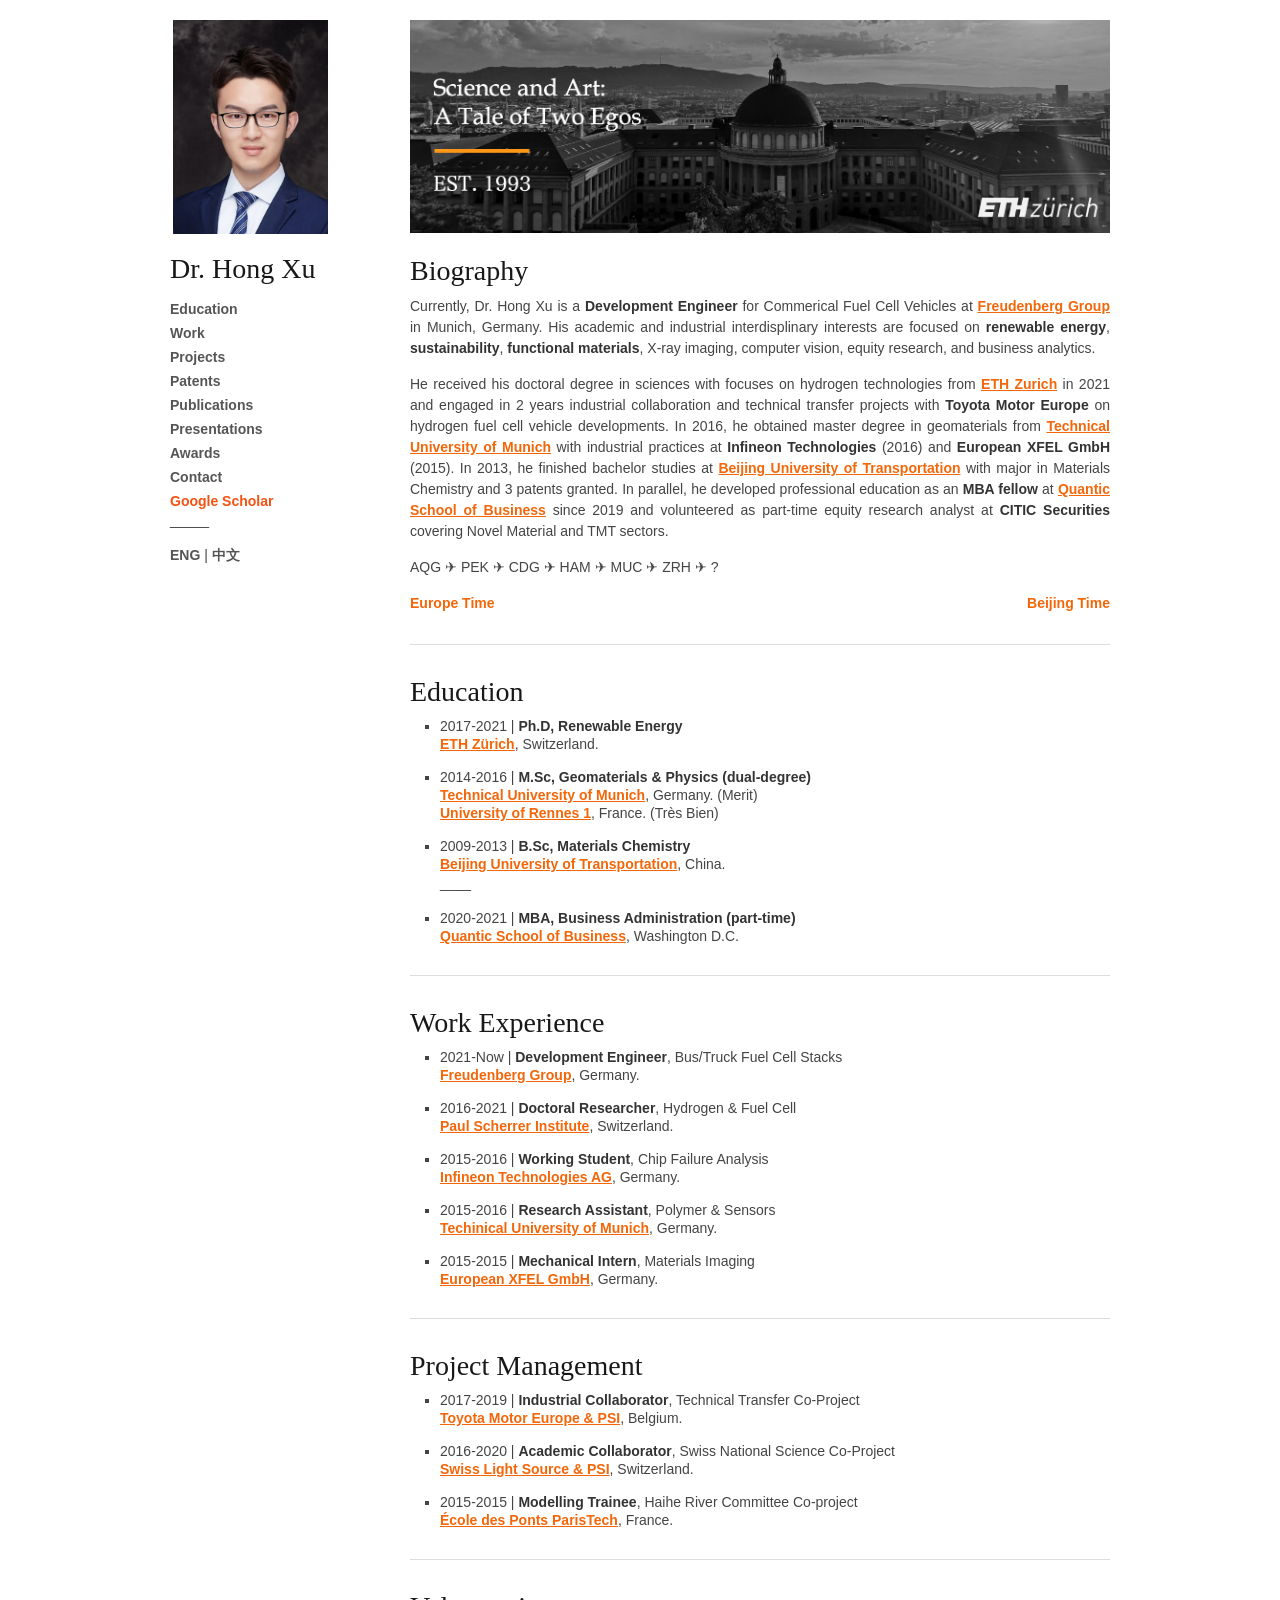
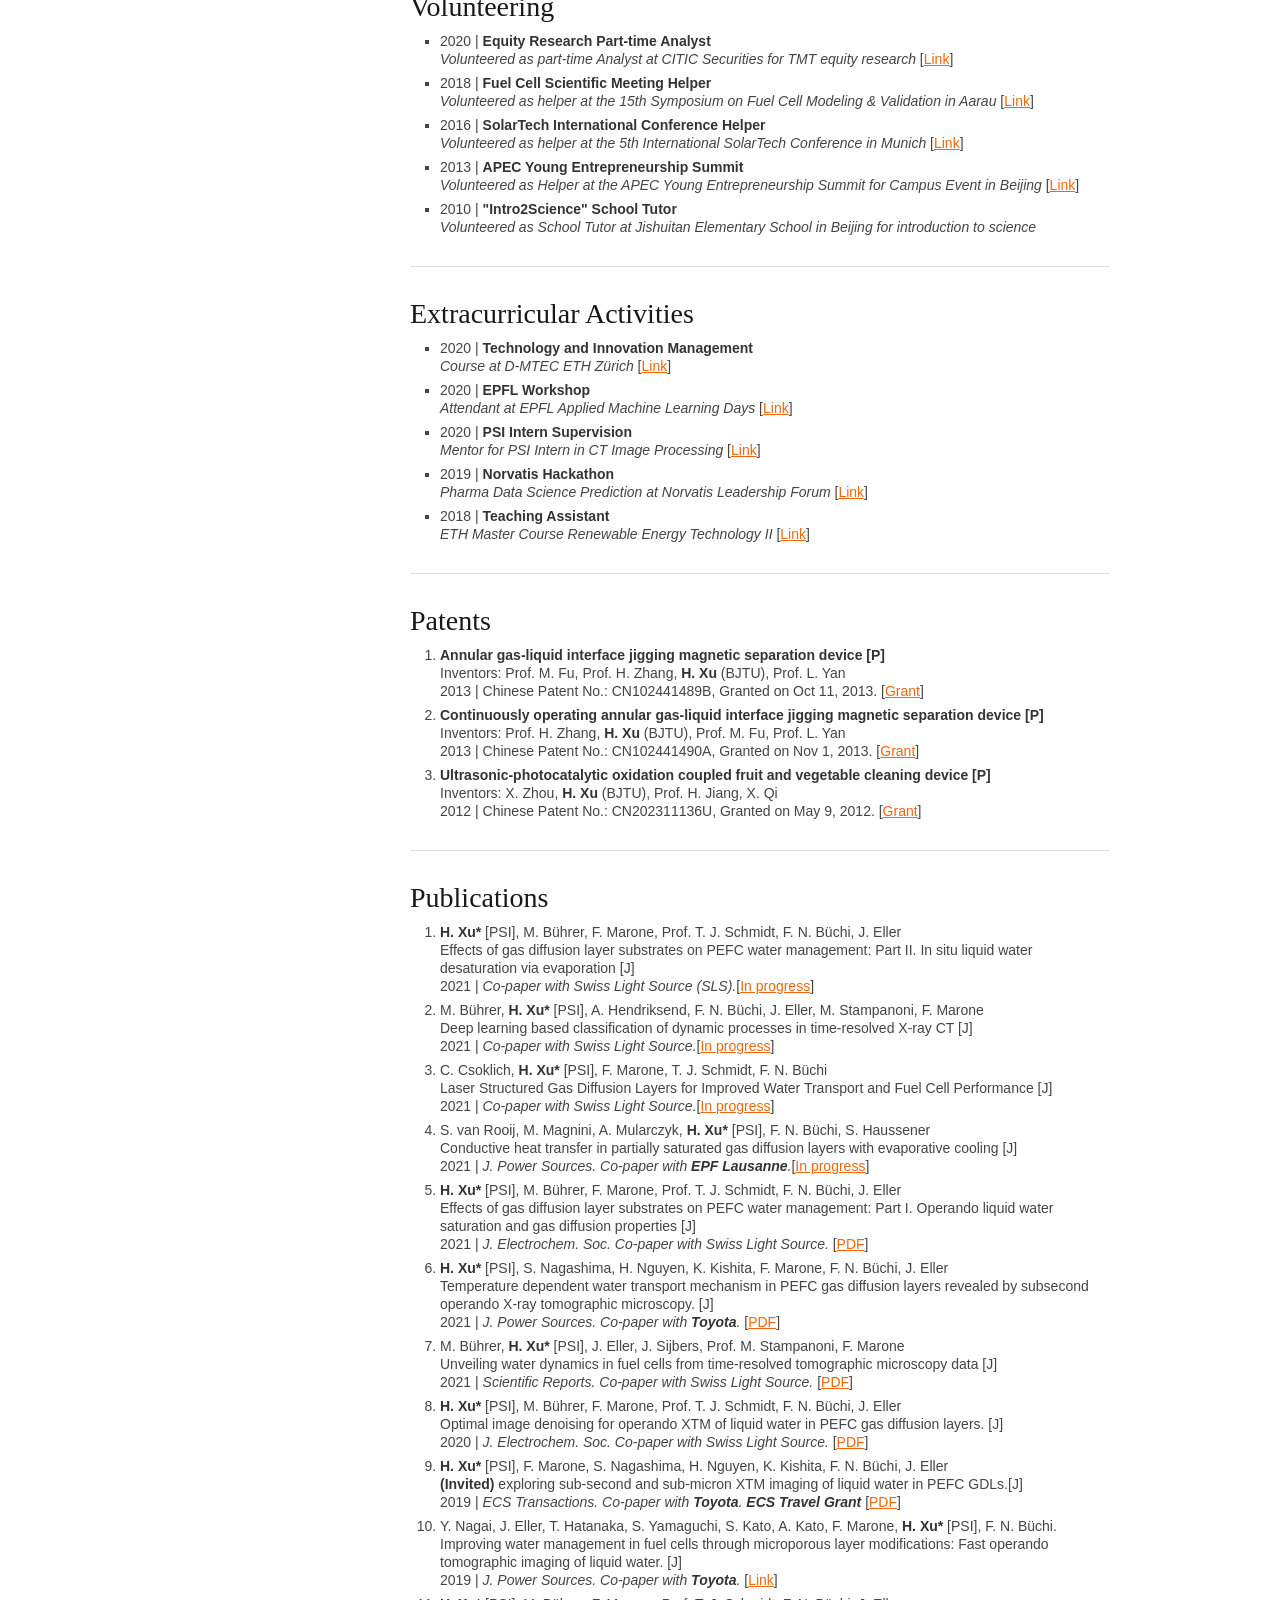
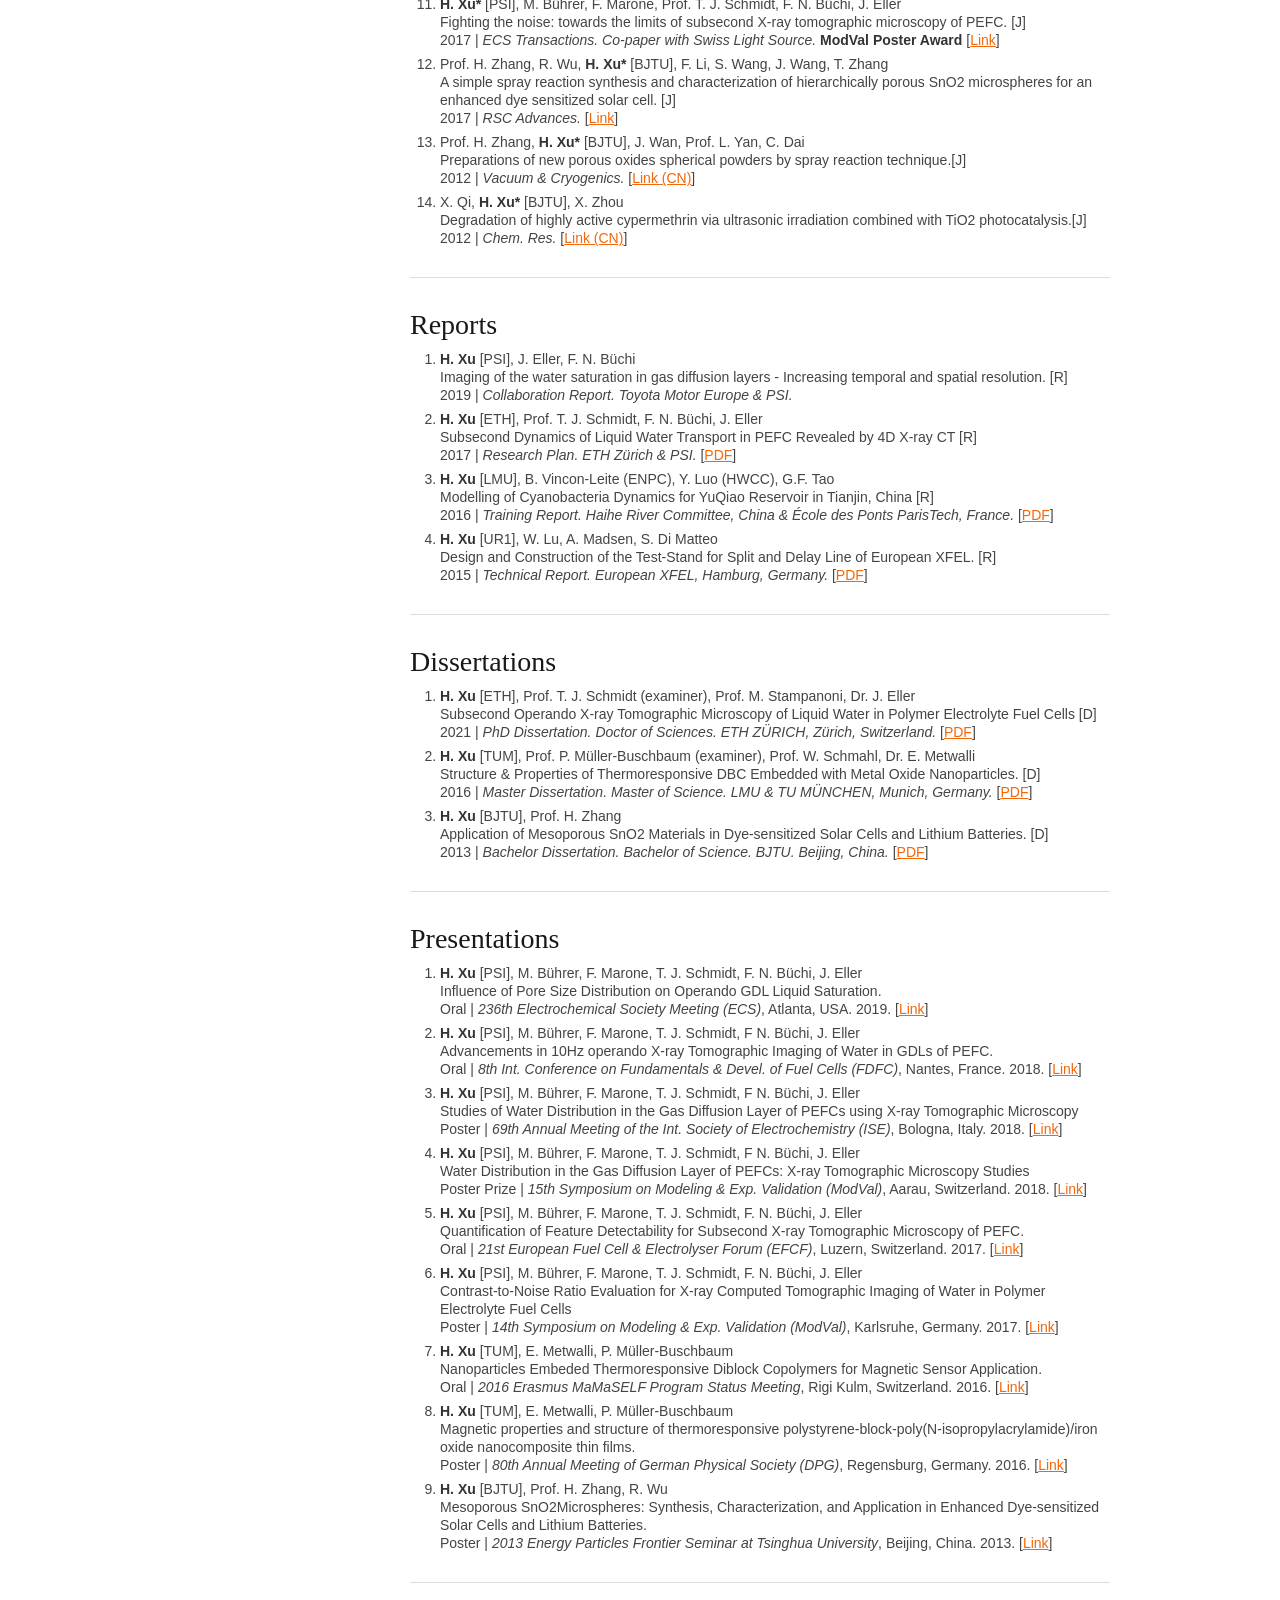
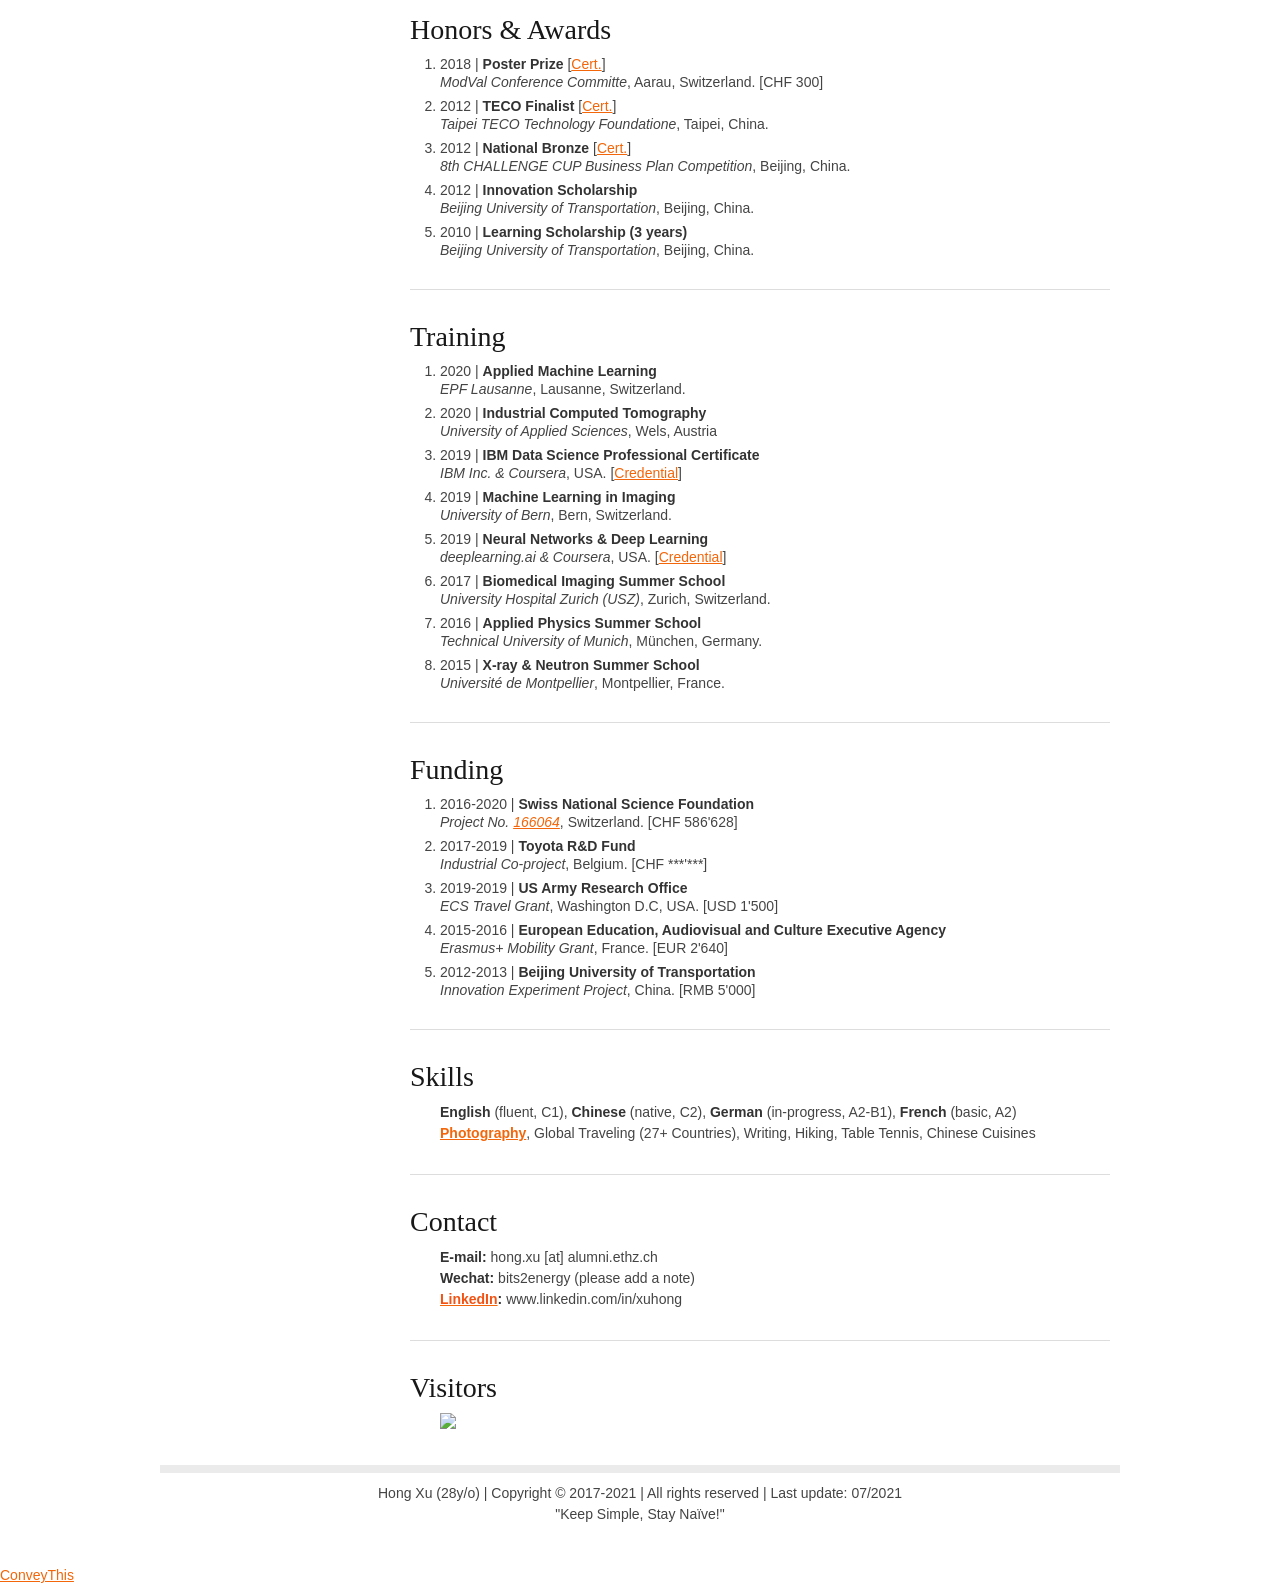
==== index.html @ a6c80ab3 "Update index.html" ====
<!DOCTYPE html>
<!--[if lt IE 7 ]><html class="ie ie6" lang="en"> <![endif]-->
<!--[if IE 7 ]><html class="ie ie7" lang="en"> <![endif]-->
<!--[if IE 8 ]><html class="ie ie8" lang="en"> <![endif]-->
<!--[if (gte IE 9)|!(IE)]><!--><html lang="en"> <!--<![endif]-->
<head>

  <!-- Basic Page Needs
  ================================================== -->
  <meta charset="utf-8">
  <title>Xu, Hong</title>
  <meta name="description" content="">
  <meta name="author" content="">

  <!-- Mobile Specific Metas
  ================================================== -->
  <!-- <meta name="viewport" content="width=device-width, initial-scale=1, maximum-scale=1">-->

  <!-- CSS
  ================================================== -->
  <link rel="stylesheet" href="stylesheets/base.css">
  <link rel="stylesheet" href="stylesheets/skeleton.css">
  <link rel="stylesheet" href="stylesheets/layout.css">
  <link rel="stylesheet" href="stylesheets/style.css">

  <!--[if lt IE 9]>
    <script src="http://html5shim.googlecode.com/svn/trunk/html5.js"></script>
  <![endif]-->

  <!-- Favicons
  ================================================== -->
  <link rel="shortcut icon" href="">

  <!-- Google Analytics Tracking Code
  ================================================== -->

</head>
<body>
  
<!-- block save as
  ================================================== -->
<script type="text/javascript">
         window.onload = function() {
             document.onkeydown = function() {
                 var e = window.event || arguments[0];
                 //屏蔽F12
                 if(e.keyCode == 123) {
 
                     return false;
                  //屏蔽Ctrl+Shift+I
                 } else if((e.ctrlKey) && (e.shiftKey) && (e.keyCode == 73)) {
 
                     return false;
                     //屏蔽Shift+F10
                 } else if((e.shiftKey) && (e.keyCode == 121)){

                     return false;
                 }
             };
             //屏蔽右键单击
             document.oncontextmenu = function() {

                 return false;
             }
         }
 </script>

  <!-- Primary Page Layout
  ================================================== -->

  <!-- Delete everything in this .container and get started on your own site! -->

  <div class="container">
    
    <!-- Sidebar -->
    <div class="three columns sidebar">
      <nav>
      <h3 id="logo" style="text-align:center;">
      <img src="images/hong.jpg" width="155" /> 
      <h3 align="left">Dr. Hong Xu</h3>
      </h3>

      <ul>
        
        <!--<li><a href="#whoami">Who am I?</a></li>-->
        <li><a href="#education">Education</a></li>
        <li><a href="#work">Work</a></li>
        <li><a href="#project">Projects</a></li>
        <!--<li><a href="#activities">Activities</a></li>-->   
        <li><a href="#patents">Patents</a></li>  
        <li><a href="#publications">Publications</a></li>
        <li><a href="#presentations">Presentations</a></li>
        <li><a href="#awards">Awards</a></li>
        <!--<li><a href="#training">Training</a></li>-->
        <!--<li><a href="#fund">Funding</a></li>-->
        <!--<li><a href="#skills">Skills</a></li>-->
        <li><a href="#contact">Contact</a></li>
        <!-- <li><a href="#services">Services</a></li> -->
        <!-- <li><a href="#contact">Contact</a></li> -->
        <li><a href="https://scholar.google.com/citations?user=UNchM2kAAAAJ&hl=en" target="_blank" target="_blank"><span class='blue'>Google Scholar</span></a></li>
        <!--<li><a href="https://XuHongCN.github.io/files/Hong_XU_CV_github.io.pdf" target="_blank" target="_blank"><span class='blue'>CV</span></a></li>-->
        <!-- <li><a href="http://www.linkedin.com/in/" target="_blank" target="_blank"><span class='blue'>LinkedIn Profile</span></a></li> -->
        <p>_____</p>
        <li><a href="index.html" target="_self">ENG</a> | <a href="chinese.html" target="_self">中文</a></li>

      </ul>
      </nav>
    </div>
    
    <!-- Content <strong><a href="xxx" target="_blank">xxx</a></strong>-->
    <div class="twelve columns offset-by-four content">
        
      <img src="images/banner_en.png" width="800" />

      <p>
 
      <h3>Biography</h3> 
      
      <p  align="justify">
        Currently, Dr. Hong Xu is a <strong>Development Engineer</strong> for Commerical Fuel Cell Vehicles at <strong><a href="https://fst.com" target="_blank">Freudenberg Group</a></strong> in Munich, Germany. His academic and industrial interdisplinary interests are focused on <strong>renewable energy</strong>, <strong>sustainability</strong>, <strong>functional materials</strong>, X-ray imaging, computer vision, equity research, and business analytics.
      </p> 

      <p  align="justify">
        He received his doctoral degree in sciences with focuses on hydrogen technologies from <strong><a href="https://ethz.ch/en.html" target="_blank">ETH Zurich</a></strong> in 2021 and engaged in 2 years industrial collaboration and technical transfer projects with <strong>Toyota Motor Europe</strong> on hydrogen fuel cell vehicle developments. In 2016, he obtained master degree in geomaterials from <strong><a href="https://www.tum.de/en/" target="_blank">Technical University of Munich</a></strong> with industrial practices at <strong>Infineon Technologies</strong> (2016) and <strong>European XFEL GmbH</strong> (2015). In 2013, he finished bachelor studies at <strong><a href="http://en.bjtu.edu.cn/" target="_blank">Beijing University of Transportation</a></strong> with major in Materials Chemistry and 3 patents granted. In parallel, he developed professional education as an <strong>MBA fellow</strong> at <strong><a href="https://quantic.edu/mba" target="_blank">Quantic School of Business</a></strong> since 2019 and volunteered as part-time equity research analyst at <strong>CITIC Securities</strong> covering Novel Material and TMT sectors. 
      </p>       

      <!--<p  align="justify">
        He has published over 10 articles and conference papers with 3 Chinese patents granted. He has been awarded ECS Travel Grant (2019) by US Army Research Office, Erasmus Mobility Grant (2015) by European Commission, and Innovation Scholarship (2012) by Beijing Jiaotong University.
      </p> -->      
      
      
      <!--<p  align="justify">Hoi Zäme! My name is Hong Xu, currently I'm a <strong>PhD Graduate</strong> at <strong><a href="https://ethz.ch/en.html" target="_blank">ETH Zürich</a></strong> with interdisciplinary background in <strong>Renewable Energy</strong>, <strong>Materials Science</strong>, and <strong>Data Science</strong>. On the Three Kings' Day 2021 in Switzerland, I successfully defended my PhD thesis at <strong><a href="https://ethz.ch/en.html" target="_blank">ETH Zürich</a></strong> on the recommendation of Prof. <strong><a href="https://electrochemistry.ethz.ch/people/person-detail.html?persid=177926" target="_blank">Thomas J. Schmidt</a></strong>, with accumulated exciting research at <strong><a href="https://www.psi.ch/en" target="_blank">Paul Scherrer Institute</a></strong> (PSI) and collaborative efforts from  <strong><a href="https://www.toyota-europe.com/" target="_blank">Toyota Motor Europe</a></strong> (TME).</p> -->
            
      <!--<p  align="justify">I was admitted to the University as a 16 years old teenager, and I obtained my bachelor degree from <strong><a href="http://en.bjtu.edu.cn/" target="_blank">Beijing Jiaotong University</a></strong> in 2013. Under the merit-based Erasmus Mundus <strong><a href="https://www.mamaself.eu/" target="_blank">MaMaSELF</a></strong> framework, I received dual-master degrees from <strong><a href="https://www.univ-rennes1.fr/" target="_blank">University of Rennes 1</a></strong> and <strong><a href="https://www.tum.de/en/" target="_blank">Technical University of Munich</a></strong> in 2016 with thesis supervised by Prof. <strong><a href="https://www.professoren.tum.de/en/mueller-buschbaum-peter" target="_blank">Peter Müller-Buschbaum</a></strong>.</p> -->

      <p> AQG ✈ PEK ✈ CDG ✈ HAM ✈ MUC ✈ ZRH ✈ ?</p>
           

    <p style="text-align:left;">
        <strong><a href="//24timezones.com/Zurich/time" style="text-decoration: none" class="clock24" id="tz24-1612273183-c1268-eyJob3VydHlwZSI6MTIsInNob3dkYXRlIjoiMCIsInNob3dzZWNvbmRzIjoiMSIsInNob3d0aW1lem9uZSI6IjEiLCJ0eXBlIjoiZCIsImxhbmciOiJlbiJ9" title="Zurich time" target="_blank" rel="nofollow">Europe Time</a>
        <script type="text/javascript" src="//w.24timezones.com/l.js" async></script></strong>
    <span style="float:right;">
        <strong><a href="//24timezones.com/Beijing/time" style="text-decoration: none" class="clock24" id="tz24-1617090826-c133-eyJob3VydHlwZSI6IjEyIiwic2hvd2RhdGUiOiIwIiwic2hvd3NlY29uZHMiOiIxIiwic2hvd3RpbWV6b25lIjoiMSIsInR5cGUiOiJkIiwibGFuZyI6ImVuIn0=" title="Beijing time zone" target="_blank" rel="nofollow">Beijing Time</a>
        <script type="text/javascript" src="//w.24timezones.com/l.js" async></script></strong>
    </span>
</p>
        <div class="doc-section" id="whoami">

        </div>
        
        <hr />
        <div class="doc-section" id="education">
            <h3>Education</h3>
            <ul class="square">
              <li>2017-2021 | <strong>Ph.D, Renewable Energy</strong><br/>
                <strong><a href="https://ethz.ch/en.html" target="_blank">ETH Zürich</a></strong>, Switzerland.<br/></p>

              <li>2014-2016 | <strong>M.Sc, Geomaterials & Physics (dual-degree)</strong><br/>
               <strong><a href="https://www.tum.de/en/" target="_blank">Technical University of Munich</a></strong>, Germany. (Merit)<br/>
               <strong><a href="https://www.univ-rennes1.fr/" target="_blank">University of Rennes 1</a></strong>, France. (Très Bien)<br/></p>
               <!--[<a href="https://xuhongcn.github.io/files/Master_Thesis_LMU_TUM-Xu_Hong.pdf" target="_blank">Thesis</a>]-->
                
              <li>2009-2013 | <strong>B.Sc, Materials Chemistry</strong><br/>
                <strong><a href="http://en.bjtu.edu.cn/" target="_blank">Beijing University of Transportation</a></strong>, China.<br/>
                <!--[<a href="https://xuhongcn.github.io/files/Master_Thesis_LMU_TUM-Xu_Hong.pdf" target="_blank">Thesis</a>]-->
              <p>____</p>
              <li>2020-2021 | <strong>MBA, Business Administration (part-time)</strong><br/>
                <strong><a href="https://quantic.edu/mba" target="_blank">Quantic School of Business</a></strong>, Washington D.C.<br/></p>
            </ul>
        </div>

        <hr />
        <div class="doc-section" id="work">
            <h3>Work Experience</h3>
            <ul class="square">
            <li>2021-Now | <strong>Development Engineer</strong>, Bus/Truck Fuel Cell Stacks <br/>
              <strong><a href="https://www.fst.com/" target="_blank">Freudenberg Group</a></strong>, Germany. <br/></p>   
              
            <li>2016-2021 | <strong>Doctoral Researcher</strong>, Hydrogen & Fuel Cell<br/>
              <strong><a href="https://www.psi.ch/en" target="_blank">Paul Scherrer Institute</a></strong>, Switzerland. <br/></p> 

            <li>2015-2016 | <strong>Working Student</strong>, Chip Failure Analysis <br/>
              <strong><a href="https://www.infineon.com/" target="_blank">Infineon Technologies AG</a></strong>, Germany. <br/></p> 

            <li>2015-2016 | <strong>Research Assistant</strong>, Polymer & Sensors <br/>
              <strong><a href="https://www.tum.de/" target="_blank">Techinical University of Munich</a></strong>, Germany. <br/></p> 

            <li>2015-2015 | <strong>Mechanical Intern</strong>, Materials Imaging <br/>
              <strong><a href="https://www.xfel.eu/facility/instruments/mid/index_eng.html" target="_blank">European XFEL GmbH</a></strong>, Germany. <br/>

            </ul>
        </div>
        
        
        <hr />
        <div class="doc-section" id="project">
            <h3>Project Management</h3>
            <ul class="square">
            <li>2017-2019 | <strong>Industrial Collaborator</strong>, Technical Transfer Co-Project <br/>
              <strong><a href="https://www.toyota-europe.com/" target="_blank">Toyota Motor Europe & PSI</a></strong>, Belgium.<br/></p> 

            <li>2016-2020 | <strong>Academic Collaborator</strong>, Swiss National Science Co-Project <br/>
              <strong><a href="https://www.psi.ch/en/sls" target="_blank">Swiss Light Source & PSI</a></strong>, Switzerland.<br/></p> 
                
            <li>2015-2015 | <strong>Modelling Trainee</strong>, Haihe River Committee Co-project<br/>
              <strong><a href="https://www.leesu.fr/?lang=en" target="_blank">École des Ponts ParisTech</a></strong>, France.<br/></p> 
            </ul>
        </div>   

        <hr />
        <div class="doc-section" id="volunteering">
          <h3>Volunteering</h3>
          <ul class="square">

            <li>
              2020 | <strong>Equity Research Part-time Analyst</strong> <br/>
                <em>Volunteered as part-time Analyst at CITIC Securities for TMT equity research</em> [<a href="http://www.cs.ecitic.com/newsite/en/CorporateInformation/aboutciticsecurities/201710/t20171016_61176.html" target="_blank">Link</Link></a>]
              </li>            

            <li>
              2018 | <strong>Fuel Cell Scientific Meeting Helper</strong> <br/>
                <em>Volunteered as helper at the 15th Symposium on Fuel Cell Modeling & Validation in Aarau</em> [<a href="https://www.psi.ch/sites/default/files/import/lec/LECFilesEN/modval2018.pdf" target="_blank">Link</Link></a>]
              </li>           

             <li>
              2016 | <strong>SolarTech International Conference Helper</strong> <br/>
                <em>Volunteered as helper at the 5th International SolarTech Conference in Munich</em> [<a href="https://www.soltech-go-hybrid.de/5th-international-soltech-conference-in-munich-april-5-8-2016/" target="_blank">Link</Link></a>]
              </li>    

            <li>
              2013 | <strong>APEC Young Entrepreneurship Summit</strong> <br/>
                <em>Volunteered as Helper at the APEC Young Entrepreneurship Summit for Campus Event in Beijing</em> [<a href="https://www.globaltimes.cn/content/780715.shtml" target="_blank">Link</Link></a>]
              </li>

            <li>
              2010 | <strong>"Intro2Science" School Tutor</strong> <br/>
                <em>Volunteered as School Tutor at Jishuitan Elementary School in Beijing for introduction to science</em> 
              </li>

            </ul>
        </div>


        <hr />
        <div class="doc-section" id="activities">
          <h3>Extracurricular Activities</h3>
          <ul class="square">

            <li>
              2020 | <strong>Technology and Innovation Management</strong> <br/>
                <em>Course at D-MTEC ETH Zürich</em> [<a href="http://www.vvz.ethz.ch/Vorlesungsverzeichnis/lerneinheit.view?semkez=2016W&ansicht=ALLE&lerneinheitId=107916&lang=en" target="_blank">Link</Link></a>]
              </li>
            <li>
              2020 | <strong>EPFL Workshop</strong> <br/>
                <em>Attendant at EPFL Applied Machine Learning Days</em> [<a href="https://appliedmldays.org/" target="_blank">Link</Link></a>]
              </li>
            <li>
              2020 | <strong>PSI Intern Supervision</strong> <br/>
                <em>Mentor for PSI Intern in CT Image Processing</em> [<a href="https://www.psi.ch/" target="_blank">Link</Link></a>]
              </li>
            <li>
              2019 | <strong>Norvatis Hackathon</strong> <br/>
                <em>Pharma Data Science Prediction at Norvatis Leadership Forum</em> [<a href="https://www.novartis.com/" target="_blank">Link</Link></a>]
              </li>
              <li>
                2018 | <strong>Teaching Assistant</strong> <br/>
                  <em>ETH Master Course Renewable Energy Technology II</em> [<a href="http://www.vvz.ethz.ch/lerneinheitPre.do?semkez=2019S&lerneinheitId=128421&lang=de" target="_blank">Link</Link></a>]
               </li>

            </ul>
        </div>


        <hr />
        <div class="doc-section" id="patents">
          <h3>Patents</h3>
          <ol>
            <li>
              <strong>Annular gas-liquid interface jigging magnetic separation device [P]</strong><br/>
              Inventors: Prof. M. Fu, Prof. H. Zhang, <strong>H. Xu</strong> (BJTU), Prof. L. Yan<br/>
              2013 | Chinese Patent No.: CN102441489B, Granted on Oct 11, 2013. [<a href="https://patents.google.com/patent/CN102441489B/en" target="_blank">Grant</a>]
            </li>
            <li>
              <strong>Continuously operating annular gas-liquid interface jigging magnetic separation device [P]</strong><br/>
              Inventors: Prof. H. Zhang, <strong>H. Xu</strong> (BJTU), Prof. M. Fu, Prof. L. Yan<br/>
              2013 | Chinese Patent No.: CN102441490A, Granted on Nov 1, 2013. [<a href="https://patents.google.com/patent/CN102441490A/en" target="_blank">Grant</a>]
            </li>
            <li>
              <strong>Ultrasonic-photocatalytic oxidation coupled fruit and vegetable cleaning device [P]</strong><br/>
              Inventors: X. Zhou, <strong>H. Xu</strong> (BJTU), Prof. H. Jiang, X. Qi<br/>
              2012 | Chinese Patent No.: CN202311136U, Granted on May 9, 2012. [<a href="https://patents.google.com/patent/CN202311136U/en" target="_blank">Grant</a>]
            </li>
          </ol>
        </div>



        <hr />
        <div class="doc-section" id="Publications">
            <h3>Publications</h3>
            <ol>

               <li>
                   <strong>H. Xu*</strong> [PSI], M. Bührer, F. Marone, Prof. T. J. Schmidt, F. N. Büchi, J. Eller<br/>
                   Effects of gas diffusion layer substrates on PEFC water management: Part II. In situ liquid water desaturation via evaporation [J] <br/>
                   2021 | <em>Co-paper with Swiss Light Source (SLS).</em>[<a href=" " target="_blank">In progress</a>]
               </li>            
              
               <li> 
                   M. Bührer, <strong>H. Xu*</strong> [PSI], A. Hendriksend, F. N. Büchi, J. Eller, M. Stampanoni, F. Marone<br/>
                   Deep learning based classification of dynamic processes in time-resolved X-ray CT [J] <br/>
                  2021 | <em>Co-paper with Swiss Light Source.</em>[<a href=" " target="_blank">In progress</a>]
               </li>              
 
               <li> 
                   C. Csoklich, <strong>H. Xu*</strong> [PSI], F. Marone, T. J. Schmidt, F. N. Büchi<br/>
                   Laser Structured Gas Diffusion Layers for Improved Water Transport and Fuel Cell Performance [J] <br/>
                   2021 | <em>Co-paper with Swiss Light Source.</em>[<a href=" " target="_blank">In progress</a>]
               </li>                 
              
               <li> 
                   S. van Rooij, M. Magnini, A. Mularczyk, <strong>H. Xu*</strong> [PSI], F. N. Büchi, S. Haussener<br/>
                   Conductive heat transfer in partially saturated gas diffusion layers with evaporative cooling [J] <br/>
                   2021 | <em>J. Power Sources. Co-paper with <strong>EPF Lausanne</strong>.</em>[<a href=" " target="_blank">In progress</a>]
               </li>
              
               <li>
                   <strong>H. Xu*</strong> [PSI], M. Bührer, F. Marone, Prof. T. J. Schmidt, F. N. Büchi, J. Eller<br/>
                   Effects of gas diffusion layer substrates on PEFC water management: Part I. Operando liquid water saturation and gas diffusion properties [J] <br/>
                   2021 | <em>J. Electrochem. Soc. Co-paper with Swiss Light Source.</em> [<a href="https://iopscience.iop.org/article/10.1149/1945-7111/ac1035" target="_blank">PDF</a>]
               </li>

               <li>
                   <strong>H. Xu*</strong> [PSI], S. Nagashima, H. Nguyen, K. Kishita, F. Marone, F. N. Büchi, J. Eller<br/>
                   Temperature dependent water transport mechanism in PEFC gas diffusion layers revealed by subsecond operando X-ray tomographic microscopy. [J] <br/>
                   2021 | <em>J. Power Sources. Co-paper with <strong>Toyota</strong>. </em>[<a href="https://www.sciencedirect.com/science/article/pii/S0378775321000422" target="_blank">PDF</a>]
               </li>
               <li>
                M. Bührer, <strong>H. Xu*</strong> [PSI], J. Eller, J. Sijbers, Prof. M. Stampanoni, F. Marone<br/>
                Unveiling water dynamics in fuel cells from time-resolved tomographic microscopy data [J] <br />
                2021 | <em>Scientific Reports. Co-paper with Swiss Light Source.</em> [<a href="https://www.nature.com/articles/s41598-020-73036-w" target="_blank">PDF</a>]
              </li>
              
              
                <li>
                   <strong>H. Xu*</strong> [PSI], M. Bührer, F. Marone, Prof. T. J. Schmidt, F. N. Büchi, J. Eller<br/>
                   Optimal image denoising for operando XTM of liquid water in PEFC gas diffusion layers. [J] <br />
                   2020 | <em>J. Electrochem. Soc. Co-paper with Swiss Light Source. </em>[<a href="https://www.research-collection.ethz.ch/handle/20.500.11850/422241" target="_blank">PDF</a>]
                </li>
                <li>
                  <strong>H. Xu*</strong> [PSI], F. Marone, S. Nagashima, H. Nguyen, K. Kishita, F. N. Büchi, J. Eller<br/>
                  <strong>(Invited)</strong> exploring sub-second and sub-micron XTM imaging of liquid water in PEFC GDLs.[J] <br />
                  2019 | <em>ECS Transactions. Co-paper with <strong>Toyota</strong>. <strong>ECS Travel Grant</strong> </em> [<a href="https://iopscience.iop.org/article/10.1149/09208.0011ecst" target="_blank">PDF</a>]
              </li>
              <li>
                Y. Nagai, J. Eller, T. Hatanaka, S. Yamaguchi, S. Kato, A. Kato, F. Marone, <strong>H. Xu*</strong> [PSI], F. N. Büchi. <br/>
                Improving water management in fuel cells through microporous layer modifications: Fast operando tomographic imaging of liquid water. [J] <br/>
                2019 | <em>J. Power Sources. Co-paper with <strong>Toyota</strong>. </em> [<a href="https://www.sciencedirect.com/science/article/abs/pii/S0378775319307943" target="_blank">Link</a>]
            </li>
                <li>
                    <strong>H. Xu*</strong> [PSI], M. Bührer, F. Marone, Prof. T. J. Schmidt, F. N. Büchi, J. Eller<br/>
                    Fighting the noise: towards the limits of subsecond X-ray tomographic microscopy of PEFC. [J] <br />
                    2017 | <em>ECS Transactions. Co-paper with Swiss Light Source. </em><strong>ModVal Poster Award</strong></em> [<a href="https://www.research-collection.ethz.ch/handle/20.500.11850/224830" target="_blank">Link</a>]
                </li>
                <li>
                    Prof. H. Zhang, R. Wu, <strong>H. Xu*</strong> [BJTU], F. Li, S. Wang, J. Wang, T. Zhang <br/>
                    A simple spray reaction synthesis and characterization of hierarchically porous SnO2 microspheres for an enhanced dye sensitized solar cell. [J] <br />
                    2017 | <em>RSC Advances.</em> [<a href="https://pubs.rsc.org/en/content/articlelanding/2017/ra/c6ra27235e#!divAbstract" target="_blank">Link</Link></a>]
                </li>

                <li>
                    Prof. H. Zhang, <strong>H. Xu*</strong> [BJTU], J. Wan, Prof. L. Yan, C. Dai  <br/>
                    Preparations of new porous oxides spherical powders by spray reaction technique.[J] <br/>
                    2012 | <em>Vacuum & Cryogenics.</em> [<a href="https://tow.cnki.net/kcms/detail/detail.aspx?filename=ZKDW201203005&dbcode=CRJT_CJFD&dbname=CJFD2012&v=" target="_blank">Link (CN)</a>]
                </li>
      
                <li>
                    X. Qi, <strong>H. Xu*</strong> [BJTU], X. Zhou <br/>
                    Degradation of highly active cypermethrin via ultrasonic irradiation combined with TiO2 photocatalysis.[J] <br/>
                    2012 | <em>Chem. Res.</em></em> [<a href="http://hxya.chinajournal.net.cn/WKB/WebPublication/paperDigest.aspx?paperID=10f49d02-6d79-49d1-93cf-d1d7a98f9887" target="_blank">Link (CN)</a>]
                </li>
            </ol>
        </div>
  
        <hr />
         <div class="doc-section" id="Reports">
            <h3>Reports</h3>
            <ol> 
            <li>
                <strong>H. Xu</strong> [PSI], J. Eller, F. N. Büchi<br/>
                Imaging of the water saturation in gas diffusion layers - Increasing temporal and spatial resolution. [R] <br/>
                2019 | <em>Collaboration Report. Toyota Motor Europe & PSI.</em>
            </li>  

              <li>
                <strong>H. Xu</strong> [ETH], Prof. T. J. Schmidt, F. N. Büchi, J. Eller<br/>
                Subsecond Dynamics of Liquid Water Transport in PEFC Revealed by 4D X-ray CT [R] <br/>
                2017 | <em>Research Plan. ETH Zürich & PSI.</em> [<a href="https://www.notion.so/ETH-PhD-Research-Plan-ecbab4e4666940e8b841c888b0403750" target="_blank">PDF</a>]
            </li>  

              <li>
                <strong>H. Xu</strong> [LMU], B. Vincon-Leite (ENPC), Y. Luo (HWCC), G.F. Tao<br/>
                Modelling of Cyanobacteria Dynamics for YuQiao Reservoir in Tianjin, China [R] <br/>
                2016 | <em>Training Report. Haihe River Committee, China & École des Ponts ParisTech, France.</em> [<a href="https://doi.org/10.5281/zenodo.3959871" target="_blank">PDF</a>]
            </li>  

                <li>
                    <strong>H. Xu</strong> [UR1], W. Lu, A. Madsen, S. Di Matteo<br/>
                    Design and Construction of the Test-Stand for Split and Delay Line of European XFEL. [R] <br/>
                    2015 | <em>Technical Report. European XFEL, Hamburg, Germany.</em> [<a href="https://doi.org/10.5281/zenodo.3959874" target="_blank">PDF</a>]
                </li>  

            </ol>
        </div>
  
        <hr />
         <div class="doc-section" id="Dissertations">
            <h3>Dissertations</h3>
            <ol> 

              <li>
                <strong>H. Xu</strong> [ETH], Prof. T. J. Schmidt (examiner), Prof. M. Stampanoni, Dr. J. Eller<br/>
                Subsecond Operando X-ray Tomographic Microscopy of Liquid Water in Polymer Electrolyte Fuel Cells [D] <br/>
                2021 | <em>PhD Dissertation. Doctor of Sciences. ETH ZÜRICH, Zürich, Switzerland.</em> [<a href="https://www.research-collection.ethz.ch/handle/20.500.11850/487441" target="_blank">PDF</a>]
            </li>
              
                <li>
                    <strong>H. Xu</strong> [TUM], Prof. P. Müller-Buschbaum (examiner), Prof. W. Schmahl, Dr. E. Metwalli<br/>
                    Structure & Properties of Thermoresponsive DBC Embedded with Metal Oxide Nanoparticles. [D] <br/>
                    2016 | <em>Master Dissertation. Master of Science. LMU & TU MÜNCHEN, Munich, Germany.</em> [<a href="https://arxiv.org/abs/2007.10111" target="_blank">PDF</a>]
                </li>

                <li>
                    <strong>H. Xu</strong> [BJTU], Prof. H. Zhang <br/>
                    Application of Mesoporous SnO2 Materials in Dye-sensitized Solar Cells and Lithium Batteries. [D] <br/>
                    2013 | <em>Bachelor Dissertation. Bachelor of Science. BJTU. Beijing, China.</em> [<a href="https://doi.org/10.5281/zenodo.3959850" target="_blank">PDF</a>]
                </li>
            </ol>
        </div>

        <hr />
        <div class="doc-section" id="presentations">
          <h3>Presentations</h3>
          <ol>
            <li>
              <strong>H. Xu</strong> [PSI], M. Bührer, F. Marone, T. J. Schmidt, F. N. Büchi, J. Eller <br/>
               Influence of Pore Size Distribution on Operando GDL Liquid Saturation.<br />
              Oral | <em>236th Electrochemical Society Meeting (ECS)</em>, Atlanta, USA. 2019.  [<a href="http://ma.ecsdl.org/content/MA2019-02/32/1409.short" target="_blank">Link</a>]
          </li>
            <li>
              <strong>H. Xu</strong> [PSI], M. Bührer, F. Marone, T. J. Schmidt, F N. Büchi, J. Eller <br/>
               Advancements in 10Hz operando X-ray Tomographic Imaging of Water in GDLs of PEFC. <br />
              Oral | <em>8th Int. Conference on Fundamentals & Devel. of Fuel Cells (FDFC)</em>, Nantes, France. 2018.  [<a href="https://fdfc2019.sciencesconf.org/" target="_blank">Link</a>]
            </li>
            <li>
                <strong>H. Xu</strong> [PSI], M. Bührer, F. Marone, T. J. Schmidt, F N. Büchi, J. Eller <br/>
                Studies of Water Distribution in the Gas Diffusion Layer of PEFCs using X-ray Tomographic Microscopy <br />
                Poster | <em>69th Annual Meeting of the Int. Society of Electrochemistry (ISE)</em>, Bologna, Italy. 2018.  [<a href="http://annual69.ise-online.org/" target="_blank">Link</a>]
              </li>
            <li>
                <strong>H. Xu</strong> [PSI], M. Bührer, F. Marone, T. J. Schmidt, F N. Büchi, J. Eller <br/>
                Water Distribution in the Gas Diffusion Layer of PEFCs: X-ray Tomographic Microscopy Studies <br />
                Poster Prize | <em>15th Symposium on Modeling & Exp. Validation (ModVal)</em>, Aarau, Switzerland. 2018.  [<a href="https://www.psi.ch/sites/default/files/import/lec/LECFilesEN/modval2018.pdf" target="_blank">Link</a>]
              </li>  
            <li>
              <strong>H. Xu</strong> [PSI], M. Bührer, F. Marone, T. J. Schmidt, F. N. Büchi, J. Eller <br/>
               Quantification of Feature Detectability for Subsecond X-ray Tomographic Microscopy of PEFC. <br />
              Oral | <em>21st European Fuel Cell & Electrolyser Forum (EFCF)</em>, Luzern, Switzerland. 2017. [<a href="https://past.efcf.com/index.php-id=2697.html" target="_blank">Link</Link></a>]
            </li>
            <li>
                <strong>H. Xu</strong> [PSI], M. Bührer, F. Marone, T. J. Schmidt, F. N. Büchi, J. Eller <br/>
                Contrast-to-Noise Ratio Evaluation for X-ray Computed Tomographic Imaging of Water in Polymer Electrolyte Fuel Cells <br />
                Poster | <em>14th Symposium on Modeling & Exp. Validation (ModVal)</em>, Karlsruhe, Germany.  2017. [<a href="https://www.modval14.kit.edu/index.php" target="_blank">Link</Link></a>]
              </li>
            <li>
              <strong>H. Xu</strong> [TUM], E. Metwalli, P. Müller-Buschbaum <br/>
               Nanoparticles Embeded Thermoresponsive Diblock Copolymers for Magnetic Sensor Application. <br />
              Oral | <em>2016 Erasmus MaMaSELF Program Status Meeting</em>, Rigi Kulm, Switzerland. 2016.  [<a href="https://www.mamaself.eu/status-meeting#section-5" target="_blank">Link</a>]
            </li>
            <li>
                <strong>H. Xu</strong> [TUM], E. Metwalli, P. Müller-Buschbaum <br/>
                Magnetic properties and structure of thermoresponsive polystyrene-block-poly(N-isopropylacrylamide)/iron oxide nanocomposite thin films. <br />
               Poster | <em>80th Annual Meeting of German Physical Society (DPG)</em>, Regensburg, Germany. 2016.  [<a href="https://regensburg16.dpg-tagungen.de/" target="_blank">Link</a>]
              </li>
              <li>
                  <strong>H. Xu</strong> [BJTU], Prof. H. Zhang, R. Wu <br/>
                  Mesoporous SnO2Microspheres: Synthesis, Characterization, and Application in Enhanced Dye-sensitized Solar Cells and Lithium Batteries. <br />
                  Poster | <em>2013 Energy Particles Frontier Seminar at Tsinghua University</em>, Beijing, China. 2013.  [<a href="https://XuHongCN.github.io/files/2013_Bachelor_Thesis_Poster.pdf" target="_blank">Link</a>]
                </li>           
          </ol>
        </div>       
        <hr />        

        <div class="doc-section" id="awards">
          <h3>Honors & Awards</h3>
          <ol>
       
            <li>
              2018 | <strong>Poster Prize</strong>  [<a href=" " target="_blank">Cert.</Link></a>]<br/>
              <em>ModVal Conference Committe</em>, Aarau, Switzerland. [CHF 300]
            </li>           

            <li>
              2012 | <strong>TECO Finalist</strong>  [<a href=" " target="_blank">Cert.</Link></a>]<br/>
              <em>Taipei TECO Technology Foundatione</em>, Taipei, China.
            </li>
            <li>
              2012 | <strong>National Bronze</strong> [<a href=" " target="_blank">Cert.</Link></a>] <br/>
              <em>8th CHALLENGE CUP Business Plan Competition</em>, Beijing, China. 
            </li>
            <li>
              2012 | <strong>Innovation Scholarship</strong> <br/>
              <em>Beijing University of Transportation</em>, Beijing, China.
            </li>
            <li>
              2010 | <strong>Learning Scholarship (3 years)</strong> <br/>
              <em>Beijing University of Transportation</em>, Beijing, China.
            </li>
          </ol>
        </div>       
        <hr />    
        
        
        <div class="doc-section" id="training">
          <h3>Training</h3>
          <ol>
            <li>
              2020 | <strong>Applied Machine Learning</strong> <br/>
              <em>EPF Lausanne</em>, Lausanne, Switzerland.
            </li>
            <li>
              2020 | <strong>Industrial Computed Tomography</strong> <br/>
              <em>University of Applied Sciences</em>, Wels, Austria
            </li>
            <li>
              2019 | <strong>IBM Data Science Professional Certificate</strong> <br/>
              <em>IBM Inc. & Coursera</em>, USA. [<a href="https://www.coursera.org/account/accomplishments/specialization/RKL5DP32L697?utm_medium=certificate&utm_source=link&utm_campaign=copybutton_certificate" target="_blank">Credential</Link></a>]
            </li>
            <li>
              2019 | <strong>Machine Learning in Imaging</strong> <br/>
                <em>University of Bern</em>, Bern, Switzerland.
              </li>
            <li>
              2019 | <strong>Neural Networks & Deep Learning</strong> <br/>
                <em>deeplearning.ai & Coursera</em>, USA. [<a href="https://www.coursera.org/account/accomplishments/verify/ZL4B8AXLLQ8P?utm_medium=certificate&utm_source=link&utm_campaign=copybutton_certificate" target="_blank">Credential</Link></a>]
              </li>
            <li>
              2017 | <strong>Biomedical Imaging Summer School</strong> <br/>
              <em>University Hospital Zurich (USZ)</em>, Zurich, Switzerland.
            </li>
            <li>
              2016 | <strong>Applied Physics Summer School</strong> <br/>
              <em>Technical University of Munich</em>, München, Germany.
            </li>
            <li>
              2015 | <strong>X-ray & Neutron Summer School</strong> <br/>
              <em>Université de Montpellier</em>, Montpellier, France. 
            </li>
          </ol>
        </div>  

        <hr />
        <div class="doc-section" id="fund">
          <h3>Funding</h3>
          <ol>
            <li>
              2016-2020 | <strong>Swiss National Science Foundation</strong> <br/>
              <em>Project No. <a href="http://p3.snf.ch/project-166064" target="_blank">166064</a></em>, Switzerland. [CHF 586'628]
            </li>
            
            <li>
              2017-2019 | <strong>Toyota R&D Fund</strong> <br/>
              <em>Industrial Co-project</em>, Belgium. [CHF ***'***]
            </li>
            
            <li>
              2019-2019 | <strong>US Army Research Office</strong> <br/>
              <em>ECS Travel Grant</em>, Washington D.C, USA. [USD 1'500]
            </li>  
            
            <li>
              2015-2016 | <strong>European Education, Audiovisual and Culture Executive Agency</strong> <br/>
              <em>Erasmus+ Mobility Grant</em>, France. [EUR 2'640]
            </li>
            
            <li>
              2012-2013 | <strong>Beijing University of Transportation</strong> <br/>
              <em>Innovation Experiment Project</em>, China. [RMB 5'000]
            </li>
          </ol>
        </div>          

        <hr />
        <div class="doc-section" id="skills">
          <h3>Skills</h3>
          <ol>
              <strong>English</strong> (fluent, C1), <strong>Chinese</strong> (native, C2), <strong>German</strong> (in-progress, A2-B1), <strong>French</strong> (basic, A2)</strong><br/>
              <strong><a href="https://xgraphy.github.io" target="_blank">Photography</a></strong>, Global Traveling (27+ Countries), Writing, Hiking, Table Tennis, Chinese Cuisines<br/>
          </ol>
        </div>

        <hr />
        <div class="doc-section" id="contact">
          <h3>Contact</h3>
          <ol>
              <strong>E-mail: </strong> hong.xu [at] alumni.ethz.ch<br/>
              <strong>Wechat: </strong> bits2energy (please add a note)<br/>
              <strong><a href="https://www.linkedin.com/in/xuhong/" target="_blank" target="_blank"><span class='blue'>LinkedIn</span></a>: </strong> www.linkedin.com/in/xuhong<br/>
            
          </ol>
        </div>

        <hr />
        <div class="doc-section" id="visitor">
          <h3>Visitors</h3>
          <ol>
              <a href="https://info.flagcounter.com/D897"><img src="https://s01.flagcounter.com/count/D897/bg_FFFFFF/txt_404040/border_FFFFFF/columns_8/maxflags_16/viewers_3/labels_0/pageviews_1/flags_0/percent_0/" border="0"></a>
          </ol>
        </div>

    </div><!-- Content -->
    
    <footer class="eleven center-column">
        <hr class="large"/><p>Hong Xu (28y/o) | Copyright © 2017-2021 | All rights reserved | Last update: 07/2021 <br/>
        "Keep Simple, Stay Naïve!"
    </footer>
    
  </div><!-- container -->


<!-- ConveyThis button: -->
<div id="conveythis-wrapper-main"><a href="https://www.conveythis.com" class="conveythis-no-translate notranslate" title="ConveyThis" >ConveyThis</a></div>
<script src="//s2.conveythis.com/javascriptClassic/1/conveythis.js"></script>
<script src="//s2.conveythis.com/javascriptClassic/1/translate.js"></script>
<script type="text/javascript">
document.addEventListener("DOMContentLoaded", function(e) {
conveythis.init({source_language_id: 703, languages: [{"id":"703","active":true},{"id":"730","active":false},{"id":"727","active":false},{"id":"741","active":false},{"id":"777","active":false},{"id":"742","active":false},{"id":"747","active":false},{"id":"771","active":false},{"id":"707","active":false},{"id":"724","active":false},{"id":"731","active":false},{"id":"736","active":false},{"id":"745","active":false},{"id":"786","active":false},{"id":"787","active":false},{"id":"734","active":false},{"id":"750","active":false}]})
});
</script>
<!-- End ConveyThis button code. -->


<!-- End Document
================================================== -->
</body>
</html>
---- stylesheets/base.css ----
/*
* Skeleton V1.2
* Copyright 2011, Dave Gamache
* www.getskeleton.com
* Free to use under the MIT license.
* http://www.opensource.org/licenses/mit-license.php
* 6/20/2012
*/


/* Table of Content
==================================================
  #Reset & Basics
  #Basic Styles
  #Site Styles
  #Typography
  #Links
  #Lists
  #Images
  #Buttons
  #Forms
  #Misc */


/* #Reset & Basics (Inspired by E. Meyers)
================================================== */
  html, body, div, span, applet, object, iframe, h1, h2, h3, h4, h5, h6, p, blockquote, pre, a, abbr, acronym, address, big, cite, code, del, dfn, em, img, ins, kbd, q, s, samp, small, strike, strong, sub, sup, tt, var, b, u, i, center, dl, dt, dd, ol, ul, li, fieldset, form, label, legend, table, caption, tbody, tfoot, thead, tr, th, td, article, aside, canvas, details, embed, figure, figcaption, footer, header, hgroup, menu, nav, output, ruby, section, summary, time, mark, audio, video {
    margin: 0;
    padding: 0;
    border: 0;
    font-size: 100%;
    font: inherit;
    vertical-align: baseline; }
  article, aside, details, figcaption, figure, footer, header, hgroup, menu, nav, section {
    display: block; }
  body {
    line-height: 1; }
  ol, ul {
    list-style: none; }
  blockquote, q {
    quotes: none; }
  blockquote:before, blockquote:after,
  q:before, q:after {
    content: '';
    content: none; }
  table {
    border-collapse: collapse;
    border-spacing: 0; }
  
  footer {
    margin:40px 0px;
    text-align:center;
  }

/* #Basic Styles
================================================== */
  body {
    background: #fff;
    font: 14px/21px "HelveticaNeue", "Helvetica Neue", Helvetica, Arial, sans-serif;
    color: #444;
    -webkit-font-smoothing: antialiased; /* Fix for webkit rendering */
    -webkit-text-size-adjust: 100%;
 }


/* #Typography
================================================== */
  h1, h2, h3, h4, h5, h6 {
    color: #181818;
    font-family: "Georgia", "Times New Roman", serif;
    font-weight: normal; }
  h1 a, h2 a, h3 a, h4 a, h5 a, h6 a { font-weight: inherit; }
  h1 { font-size: 46px; line-height: 50px; margin-bottom: 14px;}
  h2 { font-size: 35px; line-height: 40px; margin-bottom: 10px; }
  h3 { font-size: 28px; line-height: 34px; margin-bottom: 8px; }
  h4 { font-size: 21px; line-height: 30px; margin-bottom: 4px; }
  h5 { font-size: 17px; line-height: 24px; }
  h6 { font-size: 14px; line-height: 21px; }
  .subheader { color: #777; }

  p { margin: 0 0 15px 0; }
  p img { margin: 0; }
  p.lead { font-size: 21px; line-height: 27px; color: #777;  }

  em { font-style: italic; }
  strong { font-weight: bold; color: #333; }
  small { font-size: 80%; }

/*  Blockquotes  */
  blockquote, blockquote p { font-size: 15px; line-height: 20px; color: #777; font-style: italic; margin:8px;}
  blockquote { margin: 0 0 10px; padding: 9px 15px 0 15px; border-left: 1px solid #ddd; }
  blockquote cite { display: block; font-size: 12px; color: #555; }
  blockquote cite:before { content: "\2014 \0020"; }
  blockquote cite a, blockquote cite a:visited, blockquote cite a:visited { color: #555; }

  hr { border: solid #ddd; border-width: 1px 0 0; clear: both; margin: 10px 0 20px; height: 0; }


/* #Links
================================================== */
  a, a:visited { color: #f36609; text-decoration: underline; outline: 0; }
  a:hover, a:focus { color: #0047AB;}
  p a, p a:visited { line-height: inherit; }


/* #Lists
================================================== */
  ul, ol { margin-bottom: 20px; }
  ul { list-style: none outside; }
  ol { list-style: decimal; }
  ol, ul.square, ul.circle, ul.disc { margin-left: 30px; }
  ul.square { list-style: square outside; }
  ul.circle { list-style: circle outside; }
  ul.disc { list-style: disc outside; }
  ul ul, ul ol,
  ol ol, ol ul { margin: 4px 0 5px 30px; font-size: 90%;  }
  ul ul li, ul ol li,
  ol ol li, ol ul li { margin-bottom: 6px; }
  li { line-height: 18px; margin-bottom: 6px; margin-top: 6px; }
  ul.large li { line-height: 21px; }
  li p { line-height: 21px; }

/* #Images
================================================== */

img.scale-with-grid {
    max-width: 100%;
    height: auto; 
}
img.with_border{
    border: #aaa 1px solid;
    padding:2px;
}

/* #Buttons
================================================== */

  .button,
  button,
  input[type="submit"],
  input[type="reset"],
  input[type="button"] {
    background: #eee; /* Old browsers */
    background: #eee -moz-linear-gradient(top, rgba(255,255,255,.2) 0%, rgba(0,0,0,.2) 100%); /* FF3.6+ */
    background: #eee -webkit-gradient(linear, left top, left bottom, color-stop(0%,rgba(255,255,255,.2)), color-stop(100%,rgba(0,0,0,.2))); /* Chrome,Safari4+ */
    background: #eee -webkit-linear-gradient(top, rgba(255,255,255,.2) 0%,rgba(0,0,0,.2) 100%); /* Chrome10+,Safari5.1+ */
    background: #eee -o-linear-gradient(top, rgba(255,255,255,.2) 0%,rgba(0,0,0,.2) 100%); /* Opera11.10+ */
    background: #eee -ms-linear-gradient(top, rgba(255,255,255,.2) 0%,rgba(0,0,0,.2) 100%); /* IE10+ */
    background: #eee linear-gradient(top, rgba(255,255,255,.2) 0%,rgba(0,0,0,.2) 100%); /* W3C */
    border: 1px solid #aaa;
    border-top: 1px solid #ccc;
    border-left: 1px solid #ccc;
    -moz-border-radius: 3px;
    -webkit-border-radius: 3px;
    border-radius: 3px;
    color: #444;
    display: inline-block;
    font-size: 11px;
    font-weight: bold;
    text-decoration: none;
    text-shadow: 0 1px rgba(255, 255, 255, .75);
    cursor: pointer;
    margin-bottom: 20px;
    line-height: normal;
    padding: 8px 10px;
    font-family: "HelveticaNeue", "Helvetica Neue", Helvetica, Arial, sans-serif; }

  .button:hover,
  button:hover,
  input[type="submit"]:hover,
  input[type="reset"]:hover,
  input[type="button"]:hover {
    color: #222;
    background: #ddd; /* Old browsers */
    background: #ddd -moz-linear-gradient(top, rgba(255,255,255,.3) 0%, rgba(0,0,0,.3) 100%); /* FF3.6+ */
    background: #ddd -webkit-gradient(linear, left top, left bottom, color-stop(0%,rgba(255,255,255,.3)), color-stop(100%,rgba(0,0,0,.3))); /* Chrome,Safari4+ */
    background: #ddd -webkit-linear-gradient(top, rgba(255,255,255,.3) 0%,rgba(0,0,0,.3) 100%); /* Chrome10+,Safari5.1+ */
    background: #ddd -o-linear-gradient(top, rgba(255,255,255,.3) 0%,rgba(0,0,0,.3) 100%); /* Opera11.10+ */
    background: #ddd -ms-linear-gradient(top, rgba(255,255,255,.3) 0%,rgba(0,0,0,.3) 100%); /* IE10+ */
    background: #ddd linear-gradient(top, rgba(255,255,255,.3) 0%,rgba(0,0,0,.3) 100%); /* W3C */
    border: 1px solid #888;
    border-top: 1px solid #aaa;
    border-left: 1px solid #aaa; }

  .button:active,
  button:active,
  input[type="submit"]:active,
  input[type="reset"]:active,
  input[type="button"]:active {
    border: 1px solid #666;
    background: #ccc; /* Old browsers */
    background: #ccc -moz-linear-gradient(top, rgba(255,255,255,.35) 0%, rgba(10,10,10,.4) 100%); /* FF3.6+ */
    background: #ccc -webkit-gradient(linear, left top, left bottom, color-stop(0%,rgba(255,255,255,.35)), color-stop(100%,rgba(10,10,10,.4))); /* Chrome,Safari4+ */
    background: #ccc -webkit-linear-gradient(top, rgba(255,255,255,.35) 0%,rgba(10,10,10,.4) 100%); /* Chrome10+,Safari5.1+ */
    background: #ccc -o-linear-gradient(top, rgba(255,255,255,.35) 0%,rgba(10,10,10,.4) 100%); /* Opera11.10+ */
    background: #ccc -ms-linear-gradient(top, rgba(255,255,255,.35) 0%,rgba(10,10,10,.4) 100%); /* IE10+ */
    background: #ccc linear-gradient(top, rgba(255,255,255,.35) 0%,rgba(10,10,10,.4) 100%); /* W3C */ }

  .button.full-width,
  button.full-width,
  input[type="submit"].full-width,
  input[type="reset"].full-width,
  input[type="button"].full-width {
    width: 100%;
    padding-left: 0 !important;
    padding-right: 0 !important;
    text-align: center; }

  /* Fix for odd Mozilla border & padding issues */
  button::-moz-focus-inner,
  input::-moz-focus-inner {
    border: 0;
    padding: 0;
  }


/* #Forms
================================================== */

  form {
    margin-bottom: 20px; }
  fieldset {
    margin-bottom: 20px; }
  input[type="text"],
  input[type="password"],
  input[type="email"],
  textarea,
  select {
    border: 1px solid #ccc;
    padding: 6px 4px;
    outline: none;
    -moz-border-radius: 2px;
    -webkit-border-radius: 2px;
    border-radius: 2px;
    font: 13px "HelveticaNeue", "Helvetica Neue", Helvetica, Arial, sans-serif;
    color: #777;
    margin: 0;
    width: 210px;
    max-width: 100%;
    display: block;
    margin-bottom: 20px;
    background: #fff; }
  select {
    padding: 0; }
  input[type="text"]:focus,
  input[type="password"]:focus,
  input[type="email"]:focus,
  textarea:focus {
    border: 1px solid #aaa;
     color: #444;
     -moz-box-shadow: 0 0 3px rgba(0,0,0,.2);
    -webkit-box-shadow: 0 0 3px rgba(0,0,0,.2);
    box-shadow:  0 0 3px rgba(0,0,0,.2); }
  textarea {
    min-height: 60px; }
  label,
  legend {
    display: block;
    font-weight: bold;
    font-size: 13px;  }
  select {
    width: 220px; }
  input[type="checkbox"] {
    display: inline; }
  label span,
  legend span {
    font-weight: normal;
    font-size: 13px;
    color: #444; }

/* #Misc
================================================== */
  .remove-bottom { margin-bottom: 0 !important; }
  .half-bottom { margin-bottom: 10px !important; }
  .add-bottom { margin-bottom: 20px !important; }


  span.red{ color:#b31414; }
  span.blue{ color:#f35212; }
  
  
  .fancy-button {
    -moz-box-shadow:inset 0px 1px 0px 0px #bee2f9;
    -webkit-box-shadow:inset 0px 1px 0px 0px #bee2f9;
    box-shadow:inset 0px 1px 0px 0px #bee2f9;
    background:-webkit-gradient( linear, left top, left bottom, color-stop(0.05, #63b8ee), color-stop(1, #468ccf) );
    background:-moz-linear-gradient( center top, #63b8ee 5%, #468ccf 100% );
    filter:progid:DXImageTransform.Microsoft.gradient(startColorstr='#63b8ee', endColorstr='#468ccf');
    background-color:#63b8ee;
    -webkit-border-top-left-radius:8px;
    -moz-border-radius-topleft:8px;
    border-top-left-radius:8px;
    -webkit-border-top-right-radius:8px;
    -moz-border-radius-topright:8px;
    border-top-right-radius:8px;
    -webkit-border-bottom-right-radius:8px;
    -moz-border-radius-bottomright:8px;
    border-bottom-right-radius:8px;
    -webkit-border-bottom-left-radius:8px;
    -moz-border-radius-bottomleft:8px;
    border-bottom-left-radius:8px;
    text-indent:0px;
    border:1px solid #3866a3;
    display:inline-block;
    color:#14396a;
    font-family:Arial;
    font-size:17px;
    font-weight:bold;
    font-style:normal;
    height:40px;
    line-height:40px;
    width:145px;
    text-decoration:none;
    text-align:center;
    text-shadow:1px 1px 0px #7cacde;
  }
  
  .fancy-button:hover {
    background:-webkit-gradient( linear, left top, left bottom, color-stop(0.05, #468ccf), color-stop(1, #63b8ee) );
    background:-moz-linear-gradient( center top, #468ccf 5%, #63b8ee 100% );
    filter:progid:DXImageTransform.Microsoft.gradient(startColorstr='#468ccf', endColorstr='#63b8ee');
    background-color:#468ccf;
  }
  
  .fancy-button:active {
    position:relative;
    top:1px;
  }





.image-wrapper { 
   position: relative; 
   width: 100%; /* for IE 6 */
}
.image-wrapper .text { 
   position: absolute; 
   top: 110px; left: 0px; 
   width: 100%;
   color: white; 
   font: 45px Helvetica, Sans-Serif; 
   background: rgb(0, 0, 0); /* fallback color */
   background: rgba(0, 0, 0, 0.4);
   padding: 0px; 
   vertical-align:middle;
   text-align:center;
}
.image-wrapper .text:hover {
    background: rgba(0, 0, 0, 0.8);
    color: #00b3e0;
}
---- stylesheets/skeleton.css ----
/*
* Skeleton V1.2
* Copyright 2011, Dave Gamache
* www.getskeleton.com
* Free to use under the MIT license.
* http://www.opensource.org/licenses/mit-license.php
* 6/20/2012
*/


/* Table of Contents
==================================================
    #Base 960 Grid
    #Tablet (Portrait)
    #Mobile (Portrait)
    #Mobile (Landscape)
    #Clearing */



/* #Base 960 Grid
================================================== */

    .container                                  { position: relative; width: 960px; margin: 0 auto; padding: 0; }
    .container .column,
    .container .columns                         { float: left; display: inline; margin-left: 10px; margin-right: 10px; }
    .row                                        { margin-bottom: 20px; }

    /* Nested Column Classes */
    .column.alpha, .columns.alpha               { margin-left: 0; }
    .column.omega, .columns.omega               { margin-right: 0; }

    /* Base Grid */
    .container .one.column,
    .container .one.columns                     { width: 40px;  }
    .container .two.columns                     { width: 100px; }
    .container .three.columns                   { width: 160px; }
    .container .four.columns                    { width: 220px; }
    .container .five.columns                    { width: 280px; }
    .container .six.columns                     { width: 340px; }
    .container .seven.columns                   { width: 400px; }
    .container .eight.columns                   { width: 460px; }
    .container .nine.columns                    { width: 520px; }
    .container .ten.columns                     { width: 580px; }
    .container .eleven.columns                  { width: 640px; }
    .container .twelve.columns                  { width: 700px; }
    .container .thirteen.columns                { width: 760px; }
    .container .fourteen.columns                { width: 820px; }
    .container .fifteen.columns                 { width: 880px; }
    .container .sixteen.columns                 { width: 940px; }

    .container .one-third.column                { width: 300px; }
    .container .two-thirds.column               { width: 620px; }

    /* Offsets */
    .container .offset-by-one                   { padding-left: 60px;  }
    .container .offset-by-two                   { padding-left: 120px; }
    .container .offset-by-three                 { padding-left: 180px; }
    .container .offset-by-four                  { padding-left: 240px; }
    .container .offset-by-five                  { padding-left: 300px; }
    .container .offset-by-six                   { padding-left: 360px; }
    .container .offset-by-seven                 { padding-left: 420px; }
    .container .offset-by-eight                 { padding-left: 480px; }
    .container .offset-by-nine                  { padding-left: 540px; }
    .container .offset-by-ten                   { padding-left: 600px; }
    .container .offset-by-eleven                { padding-left: 660px; }
    .container .offset-by-twelve                { padding-left: 720px; }
    .container .offset-by-thirteen              { padding-left: 780px; }
    .container .offset-by-fourteen              { padding-left: 840px; }
    .container .offset-by-fifteen               { padding-left: 900px; }



/* #Tablet (Portrait)
================================================== */

    /* Note: Design for a width of 768px */

    @media only screen and (min-width: 768px) and (max-width: 959px) {
        .container                                  { width: 768px; }
        .container .column,
        .container .columns                         { margin-left: 10px; margin-right: 10px;  }
        .column.alpha, .columns.alpha               { margin-left: 0; margin-right: 10px; }
        .column.omega, .columns.omega               { margin-right: 0; margin-left: 10px; }
        .alpha.omega                                { margin-left: 0; margin-right: 0; }

        .container .one.column,
        .container .one.columns                     { width: 28px; }
        .container .two.columns                     { width: 76px; }
        .container .three.columns                   { width: 124px; }
        .container .four.columns                    { width: 172px; }
        .container .five.columns                    { width: 220px; }
        .container .six.columns                     { width: 268px; }
        .container .seven.columns                   { width: 316px; }
        .container .eight.columns                   { width: 364px; }
        .container .nine.columns                    { width: 412px; }
        .container .ten.columns                     { width: 460px; }
        .container .eleven.columns                  { width: 508px; }
        .container .twelve.columns                  { width: 556px; }
        .container .thirteen.columns                { width: 604px; }
        .container .fourteen.columns                { width: 652px; }
        .container .fifteen.columns                 { width: 700px; }
        .container .sixteen.columns                 { width: 748px; }

        .container .one-third.column                { width: 236px; }
        .container .two-thirds.column               { width: 492px; }

        /* Offsets */
        .container .offset-by-one                   { padding-left: 48px; }
        .container .offset-by-two                   { padding-left: 96px; }
        .container .offset-by-three                 { padding-left: 144px; }
        .container .offset-by-four                  { padding-left: 192px; }
        .container .offset-by-five                  { padding-left: 240px; }
        .container .offset-by-six                   { padding-left: 288px; }
        .container .offset-by-seven                 { padding-left: 336px; }
        .container .offset-by-eight                 { padding-left: 384px; }
        .container .offset-by-nine                  { padding-left: 432px; }
        .container .offset-by-ten                   { padding-left: 480px; }
        .container .offset-by-eleven                { padding-left: 528px; }
        .container .offset-by-twelve                { padding-left: 576px; }
        .container .offset-by-thirteen              { padding-left: 624px; }
        .container .offset-by-fourteen              { padding-left: 672px; }
        .container .offset-by-fifteen               { padding-left: 720px; }
    }


/*  #Mobile (Portrait)
================================================== */

    /* Note: Design for a width of 320px */

    @media only screen and (max-width: 767px) {
        .container { width: 300px; }
        .container .columns,
        .container .column { margin: 0; }

        .container .one.column,
        .container .one.columns,
        .container .two.columns,
        .container .three.columns,
        .container .four.columns,
        .container .five.columns,
        .container .six.columns,
        .container .seven.columns,
        .container .eight.columns,
        .container .nine.columns,
        .container .ten.columns,
        .container .eleven.columns,
        .container .twelve.columns,
        .container .thirteen.columns,
        .container .fourteen.columns,
        .container .fifteen.columns,
        .container .sixteen.columns,
        .container .one-third.column,
        .container .two-thirds.column  { width: 300px; }

        /* Offsets */
        .container .offset-by-one,
        .container .offset-by-two,
        .container .offset-by-three,
        .container .offset-by-four,
        .container .offset-by-five,
        .container .offset-by-six,
        .container .offset-by-seven,
        .container .offset-by-eight,
        .container .offset-by-nine,
        .container .offset-by-ten,
        .container .offset-by-eleven,
        .container .offset-by-twelve,
        .container .offset-by-thirteen,
        .container .offset-by-fourteen,
        .container .offset-by-fifteen { padding-left: 0; }

    }


/* #Mobile (Landscape)
================================================== */

    /* Note: Design for a width of 480px */

    @media only screen and (min-width: 480px) and (max-width: 767px) {
        .container { width: 420px; }
        .container .columns,
        .container .column { margin: 0; }

        .container .one.column,
        .container .one.columns,
        .container .two.columns,
        .container .three.columns,
        .container .four.columns,
        .container .five.columns,
        .container .six.columns,
        .container .seven.columns,
        .container .eight.columns,
        .container .nine.columns,
        .container .ten.columns,
        .container .eleven.columns,
        .container .twelve.columns,
        .container .thirteen.columns,
        .container .fourteen.columns,
        .container .fifteen.columns,
        .container .sixteen.columns,
        .container .one-third.column,
        .container .two-thirds.column { width: 420px; }
    }


/* #Clearing
================================================== */

    /* Self Clearing Goodness */
    .container:after { content: "\0020"; display: block; height: 0; clear: both; visibility: hidden; }

    /* Use clearfix class on parent to clear nested columns,
    or wrap each row of columns in a <div class="row"> */
    .clearfix:before,
    .clearfix:after,
    .row:before,
    .row:after {
      content: '\0020';
      display: block;
      overflow: hidden;
      visibility: hidden;
      width: 0;
      height: 0; }
    .row:after,
    .clearfix:after {
      clear: both; }
    .row,
    .clearfix {
      zoom: 1; }

    /* You can also use a <br class="clear" /> to clear columns */
    .clear {
      clear: both;
      display: block;
      overflow: hidden;
      visibility: hidden;
      width: 0;
      height: 0;
    }
---- stylesheets/layout.css ----
/*
* Skeleton V1.2
* Copyright 2011, Dave Gamache
* www.getskeleton.com
* Free to use under the MIT license.
* http://www.opensource.org/licenses/mit-license.php
* 6/20/2012
*/

/* Table of Content
==================================================
	#Site Styles
	#Page Styles
	#Media Queries
	#Font-Face */

/* #Site Styles
================================================== */

/* #Page Styles
================================================== */

/* #Media Queries
================================================== */

	/* Smaller than standard 960 (devices and browsers) */
	@media only screen and (max-width: 959px) {}

	/* Tablet Portrait size to standard 960 (devices and browsers) */
	@media only screen and (min-width: 768px) and (max-width: 959px) {}

	/* All Mobile Sizes (devices and browser) */
	@media only screen and (max-width: 767px) {}

	/* Mobile Landscape Size to Tablet Portrait (devices and browsers) */
	@media only screen and (min-width: 480px) and (max-width: 767px) {}

	/* Mobile Portrait Size to Mobile Landscape Size (devices and browsers) */
	@media only screen and (max-width: 479px) {}


/* #Font-Face
================================================== */
/* 	This is the proper syntax for an @font-face file
		Just create a "fonts" folder at the root,
		copy your FontName into code below and remove
		comment brackets */

/*	@font-face {
	    font-family: 'FontName';
	    src: url('../fonts/FontName.eot');
	    src: url('../fonts/FontName.eot?iefix') format('eot'),
	         url('../fonts/FontName.woff') format('woff'),
	         url('../fonts/FontName.ttf') format('truetype'),
	         url('../fonts/FontName.svg#webfontZam02nTh') format('svg');
	    font-weight: normal;
	    font-style: normal; }
*/
---- stylesheets/style.css ----
/*
* Skeleton V1.0.3
* Copyright 2011, Dave Gamache
* www.getskeleton.com
* Free to use under the MIT license.
* http://www.opensource.org/licenses/mit-license.php
* 7/17/2011
*/


/* Documentation Styles
================================================== */
  div.container {
    padding-top: 20px; }

  /* Doc nav */
  nav {
    position: fixed;
    width: 160px; }
  #logo {
    margin-bottom: 10px;
    font-family: "Helvetica Neue", Helvetica, Arial, sans-serif;
    letter-spacing: -1px;
    font-weight: bold; }
  nav ul {
    float: left;  }
  nav ul li {
    display: block;
    margin-bottom: 0px; }
  nav ul li a,
  nav ul li a:visited,
  nav ul li a:active  {
    font-size: 14px;
    color: #555;
    text-decoration: none;
    font-weight: 600; }
  nav ul li a:hover,
  nav ul li a:focus {
    color: #000; }
  header h1 {
    font-size: 52px;
    line-height: 61px;
    letter-spacing: -1px;
    font-weight: normal;
    font-family: "Georgia", "Times New Roman", Helvetica, Arial, sans-serif; }
  hr.large {
    border: none;
    height: 8px;
    background: #ebebeb;
    margin: 10px 0; }
  div.doc-section {
    margin: 30px 0; }

  #whoami .row {
    padding: 30px 0 0; }

  .hidden-code a {
    font-size: 12px;
    color: #999; }
  .hidden-code>div {
    display: none; }


  /* Grid */
  #grid .column,
  #grid .columns {
    background: #ddd;
    height: 25px;
    line-height: 25px;
    margin-bottom: 10px;
    text-align: center;
    text-transform: uppercase;
    color: #555;
    font-size: 12px;
    font-weight: bold;
    -moz-border-radius: 2px;
     -webkit-border-radius: 2px;
     border-radius: 2px; }
  #grid .column:hover,
  #grid .columns:hover {
    background: #bbb;
    color: #333; }
  #grid .example-grid { overflow: hidden; }

  .post-button-note,
  .post-button-note a {
    font-size: 11px;
    color: #999; }

  #examples .four.columns a {
    text-decoration: none;
  }
  #examples .four.columns a:hover {
    text-decoration: underline;
  }

  ul.projects li{
      font-weight: bold; 
      font-size:18px;
  }
  
  .resize {
    position: fixed;
    bottom: 0;
    right: 0;
    height: 80px;
    width: 80px;
    background: url(images/resize.png); }


  img {
    max-width: 100%;
    height: auto; }

  .gist-meta { display: none !important;}

  ul ul ul li { margin-bottom: 3px; }

  .twitter-share-button { margin-bottom: -18px; }

.carbonad,
.carbonad-image,
.carbonad-text,
.carbonad-tag {
  background: none !important;
  border: none !important;
  margin-left: 0 !important;
}
.carbonad-tag {
  margin-top: 6px !important;
  padding-top: 0 !important;
}
.carbonad-text {
  height: auto !important;
}
.carbonad-image {
  margin-top: 0 !important;
}


  /* Mobile */
  @media only screen and (max-width: 767px) {
    header h1 { font-size: 34px; line-height: 37px; }
    nav { position: relative; }
    nav ul,
    .carbonad {
        display: none;
    }
    #logo { text-align: left; }
    #examples .four.columns {
      padding-top: 30px;
    }
  }

  /* Mobile Landscape */
  @media only screen and (min-width: 480px) and (max-width: 767px) {
    nav ul {
      display: none;
    }
  }

  /* Non 960 */
  @media only screen and (max-width: 959px) {
    #logo {
      font-size: 21px;
      margin-bottom: 15px; }
    nav .button {
      padding: 9px 20px 11px; }
  }

  /* iPad Portrait/Browser */
  @media only screen and (min-width: 768px) and (max-width: 959px) {
    nav {
      width: 124px; }
  }

  /* Mobile/Browser */
  @media only screen and (max-width: 767px) {}

  /* Mobile Landscape/Browser */
  @media only screen and (min-width: 480px) and (max-width: 767px) {}

  /* Anything smaller than standard 960 */
  @media only screen and (max-width: 959px) {}


  /* iPad Portrait Only */
  @media only screen and (min-width: 768px) and (max-width: 959px) and (max-device-width: 1000px) {}

  /* Mobile Only */
  @media only screen and (max-width: 767px) and (max-device-width: 1000px) {}

  /* Mobile Landscape Only */
  @media only screen and (min-width: 480px) and (max-width: 767px) and (max-device-width: 1000px) {}

  /* Anything smaller than standard 960 on a device */
  @media only screen and (max-width: 959px) and (max-device-width: 1000px) {
    .resize { display: none; }
  }
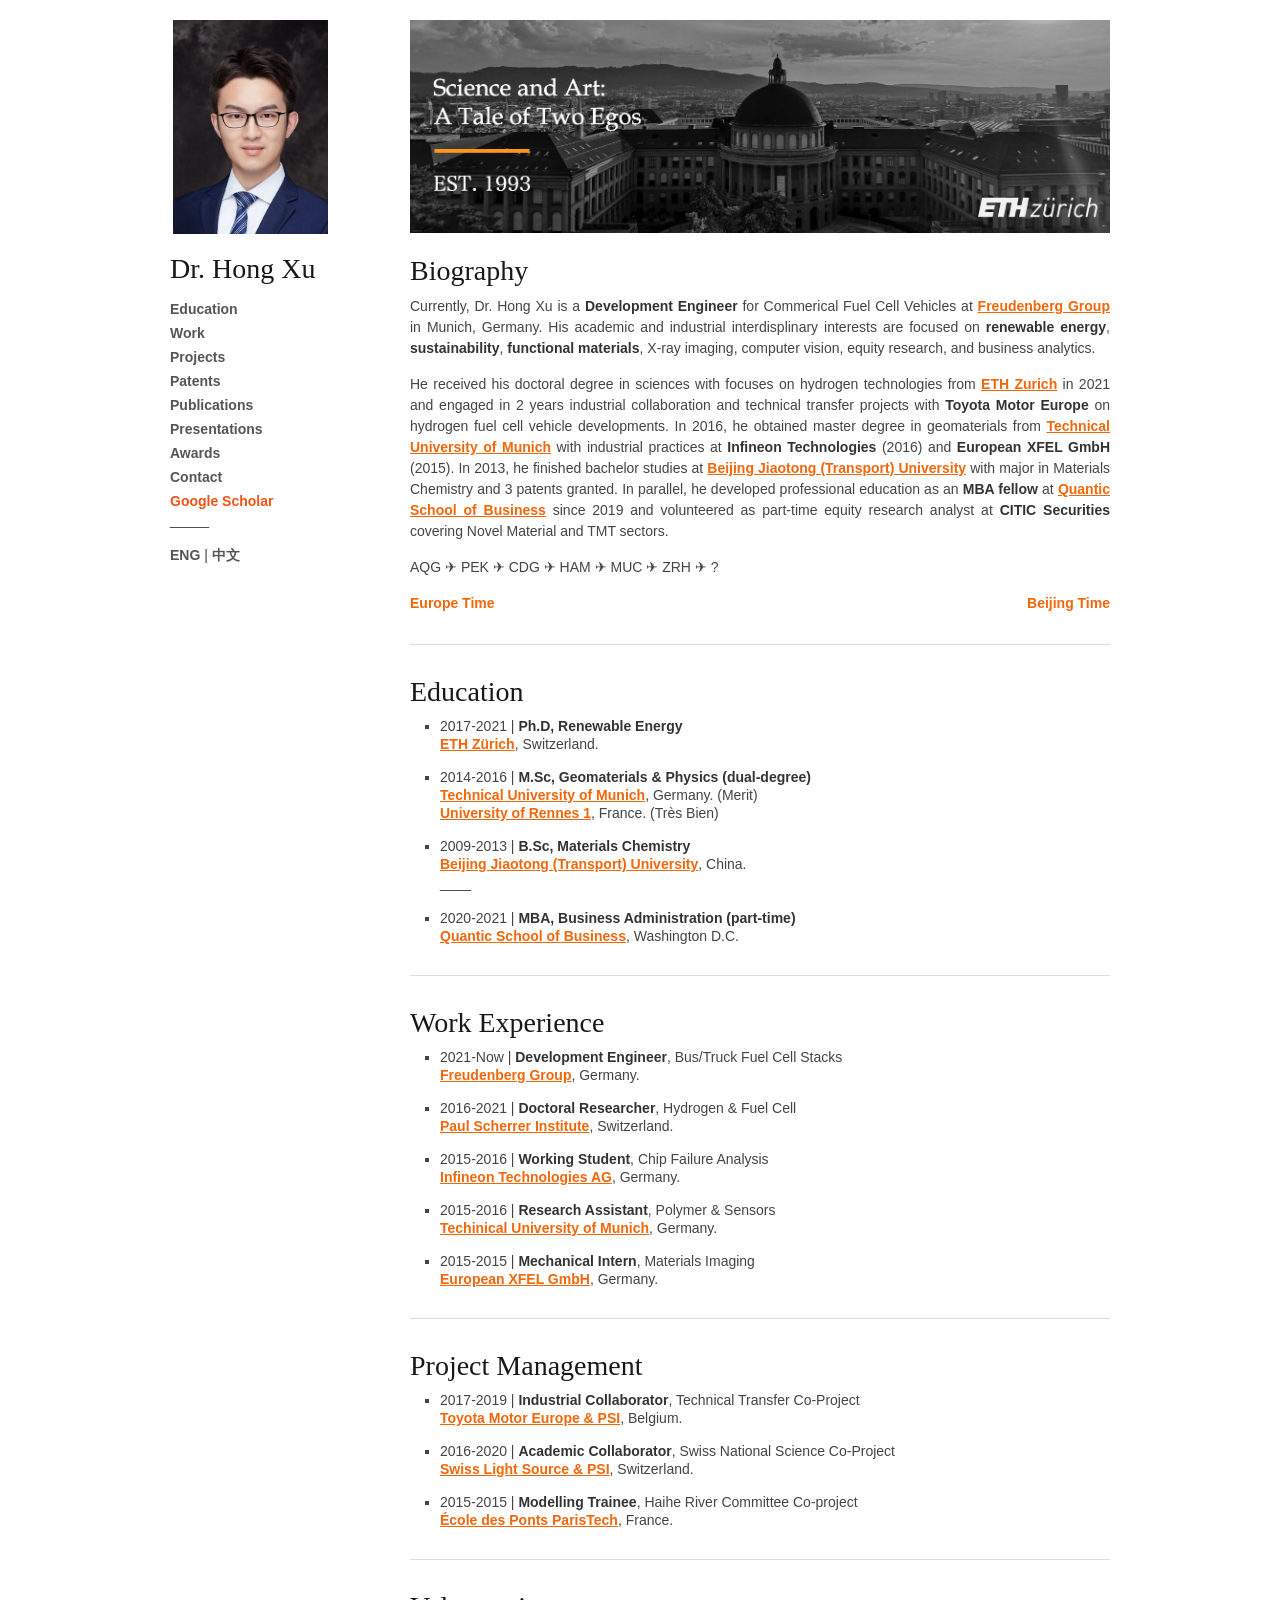
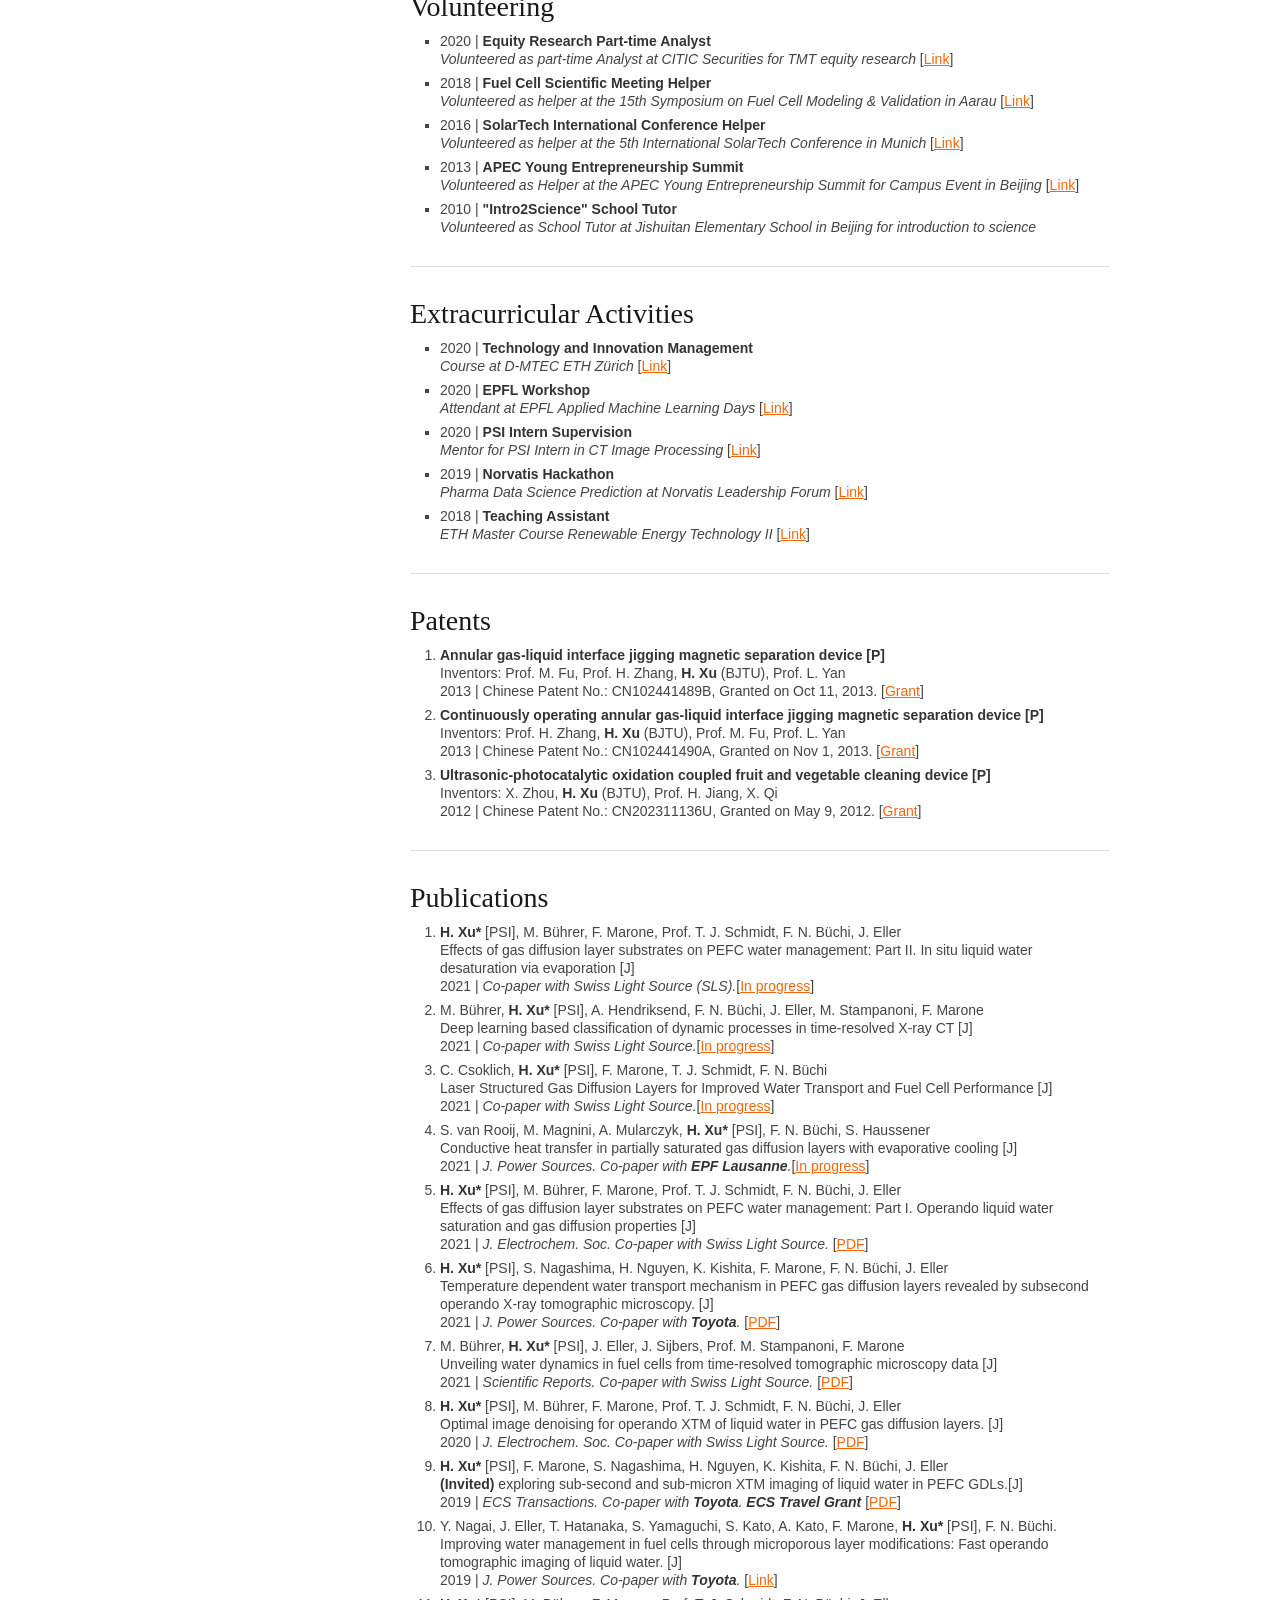
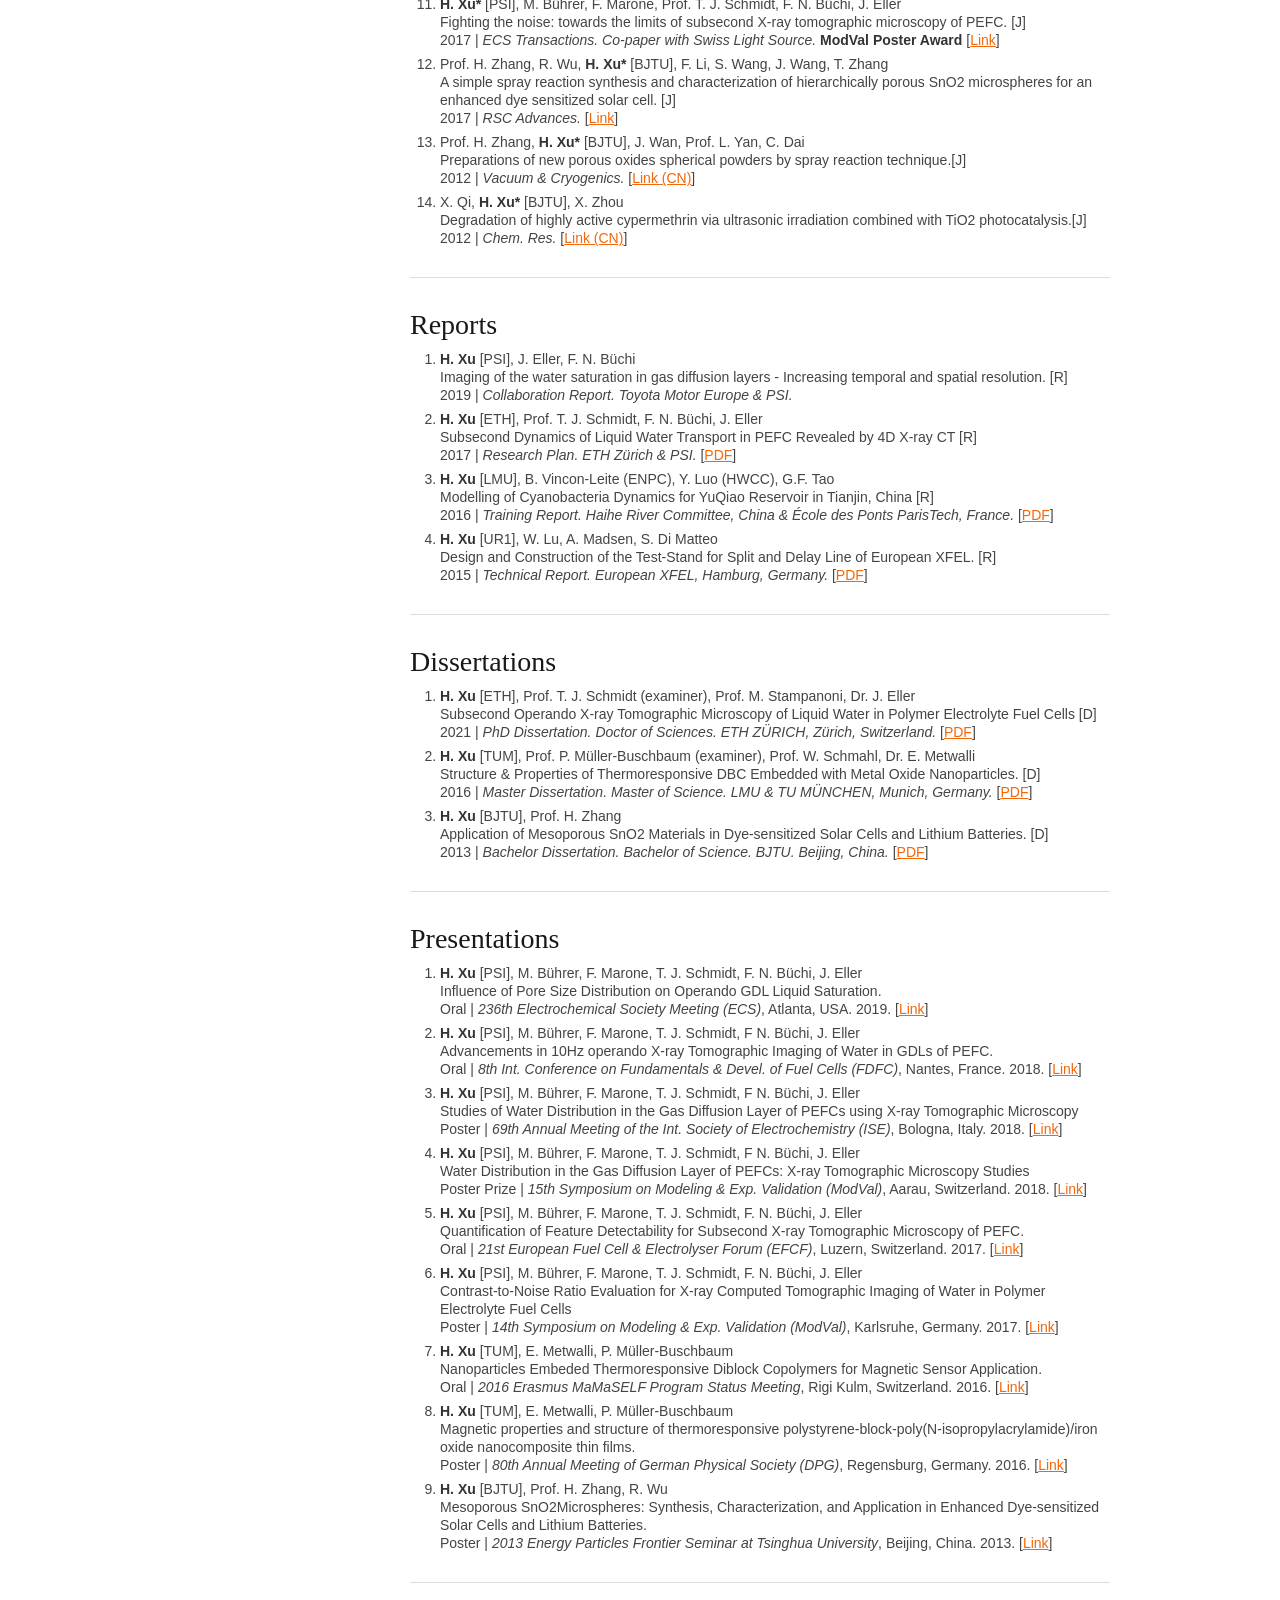
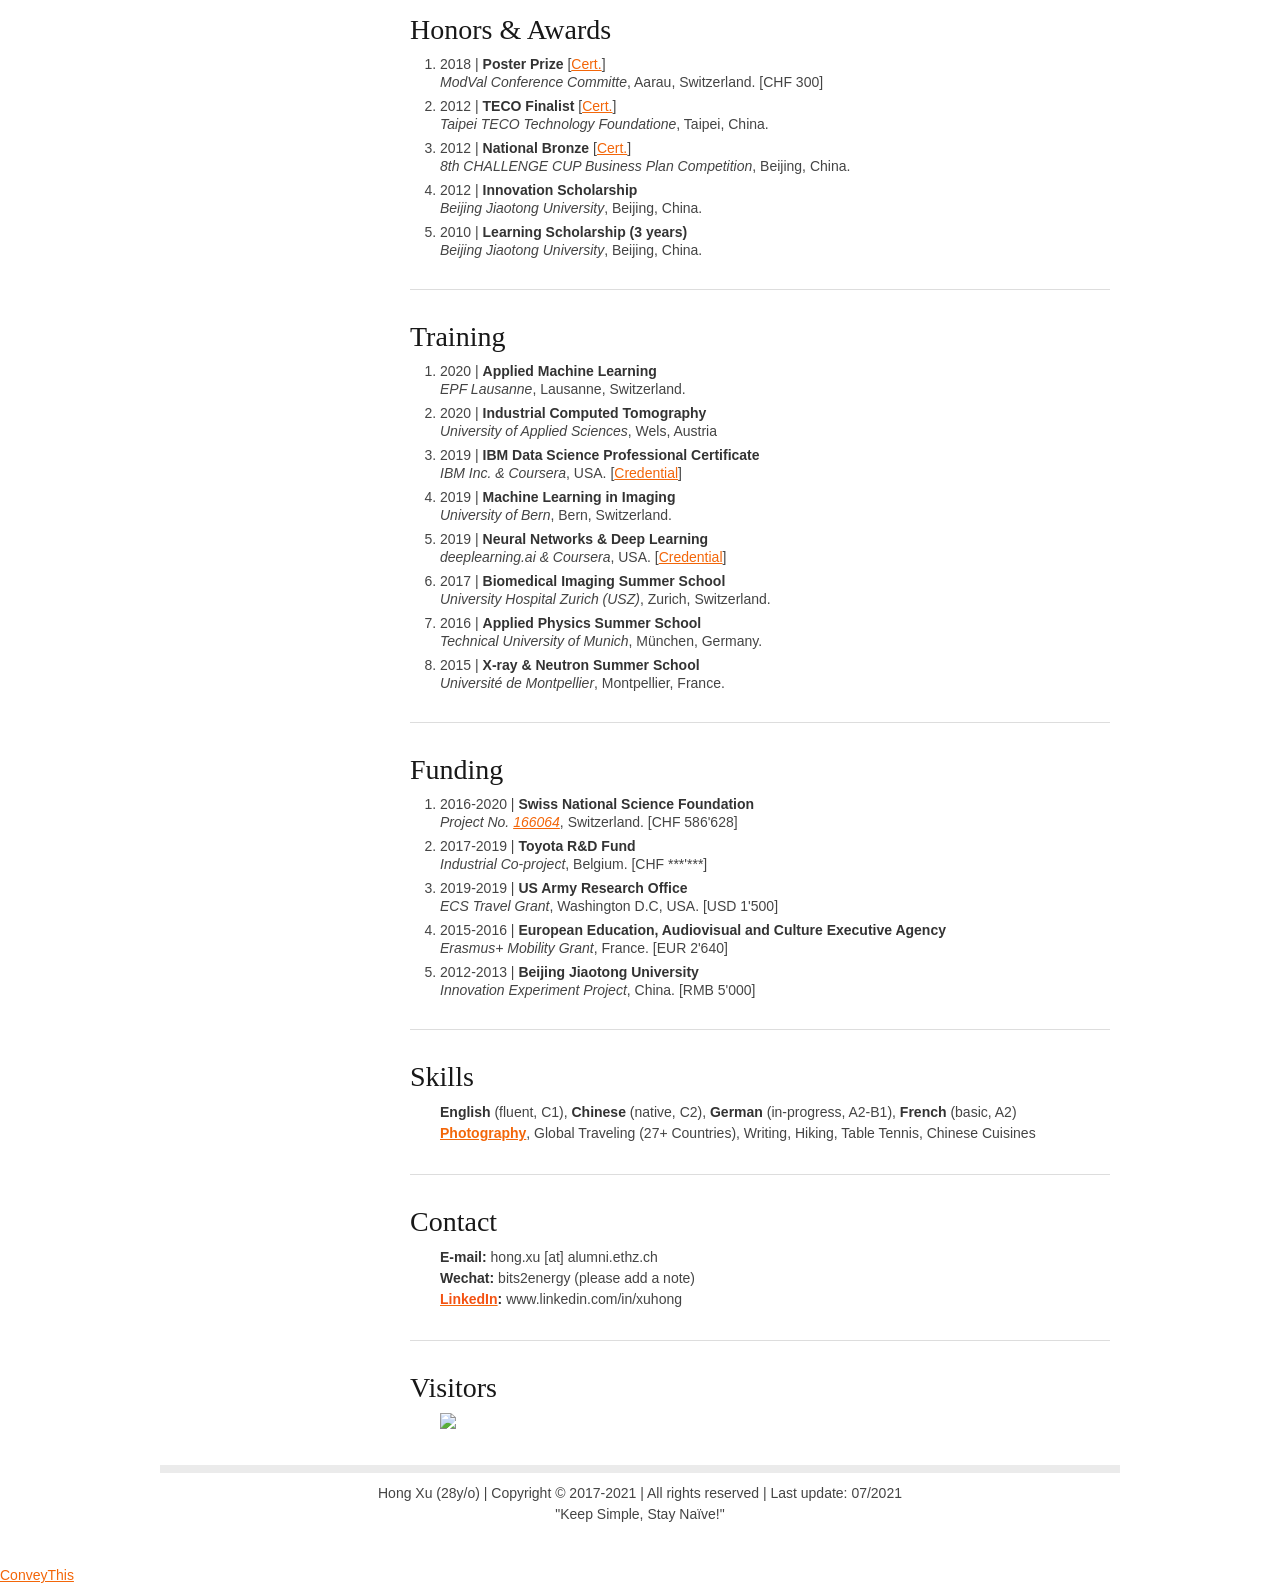
==== commit 4bbff61a: "Update index.html" ====
--- a/index.html
+++ b/index.html
@@ -121,7 +121,7 @@
       </p> 
 
       <p  align="justify">
-        He received his doctoral degree in sciences with focuses on hydrogen technologies from <strong><a href="https://ethz.ch/en.html" target="_blank">ETH Zurich</a></strong> in 2021 and engaged in 2 years industrial collaboration and technical transfer projects with <strong>Toyota Motor Europe</strong> on hydrogen fuel cell vehicle developments. In 2016, he obtained master degree in geomaterials from <strong><a href="https://www.tum.de/en/" target="_blank">Technical University of Munich</a></strong> with industrial practices at <strong>Infineon Technologies</strong> (2016) and <strong>European XFEL GmbH</strong> (2015). In 2013, he finished bachelor studies at <strong><a href="http://en.bjtu.edu.cn/" target="_blank">Beijing University of Transportation</a></strong> with major in Materials Chemistry and 3 patents granted. In parallel, he developed professional education as an <strong>MBA fellow</strong> at <strong><a href="https://quantic.edu/mba" target="_blank">Quantic School of Business</a></strong> since 2019 and volunteered as part-time equity research analyst at <strong>CITIC Securities</strong> covering Novel Material and TMT sectors. 
+        He received his doctoral degree in sciences with focuses on hydrogen technologies from <strong><a href="https://ethz.ch/en.html" target="_blank">ETH Zurich</a></strong> in 2021 and engaged in 2 years industrial collaboration and technical transfer projects with <strong>Toyota Motor Europe</strong> on hydrogen fuel cell vehicle developments. In 2016, he obtained master degree in geomaterials from <strong><a href="https://www.tum.de/en/" target="_blank">Technical University of Munich</a></strong> with industrial practices at <strong>Infineon Technologies</strong> (2016) and <strong>European XFEL GmbH</strong> (2015). In 2013, he finished bachelor studies at <strong><a href="http://en.bjtu.edu.cn/" target="_blank">Beijing Jiaotong (Transport) University</a></strong> with major in Materials Chemistry and 3 patents granted. In parallel, he developed professional education as an <strong>MBA fellow</strong> at <strong><a href="https://quantic.edu/mba" target="_blank">Quantic School of Business</a></strong> since 2019 and volunteered as part-time equity research analyst at <strong>CITIC Securities</strong> covering Novel Material and TMT sectors. 
       </p>       
 
       <!--<p  align="justify">
@@ -161,7 +161,7 @@
                <!--[<a href="https://xuhongcn.github.io/files/Master_Thesis_LMU_TUM-Xu_Hong.pdf" target="_blank">Thesis</a>]-->
                 
               <li>2009-2013 | <strong>B.Sc, Materials Chemistry</strong><br/>
-                <strong><a href="http://en.bjtu.edu.cn/" target="_blank">Beijing University of Transportation</a></strong>, China.<br/>
+                <strong><a href="http://en.bjtu.edu.cn/" target="_blank">Beijing Jiaotong (Transport) University</a></strong>, China.<br/>
                 <!--[<a href="https://xuhongcn.github.io/files/Master_Thesis_LMU_TUM-Xu_Hong.pdf" target="_blank">Thesis</a>]-->
               <p>____</p>
               <li>2020-2021 | <strong>MBA, Business Administration (part-time)</strong><br/>
@@ -510,11 +510,11 @@
             </li>
             <li>
               2012 | <strong>Innovation Scholarship</strong> <br/>
-              <em>Beijing University of Transportation</em>, Beijing, China.
+              <em>Beijing Jiaotong University</em>, Beijing, China.
             </li>
             <li>
               2010 | <strong>Learning Scholarship (3 years)</strong> <br/>
-              <em>Beijing University of Transportation</em>, Beijing, China.
+              <em>Beijing Jiaotong University</em>, Beijing, China.
             </li>
           </ol>
         </div>       
@@ -584,7 +584,7 @@
             </li>
             
             <li>
-              2012-2013 | <strong>Beijing University of Transportation</strong> <br/>
+              2012-2013 | <strong>Beijing Jiaotong University</strong> <br/>
               <em>Innovation Experiment Project</em>, China. [RMB 5'000]
             </li>
           </ol>
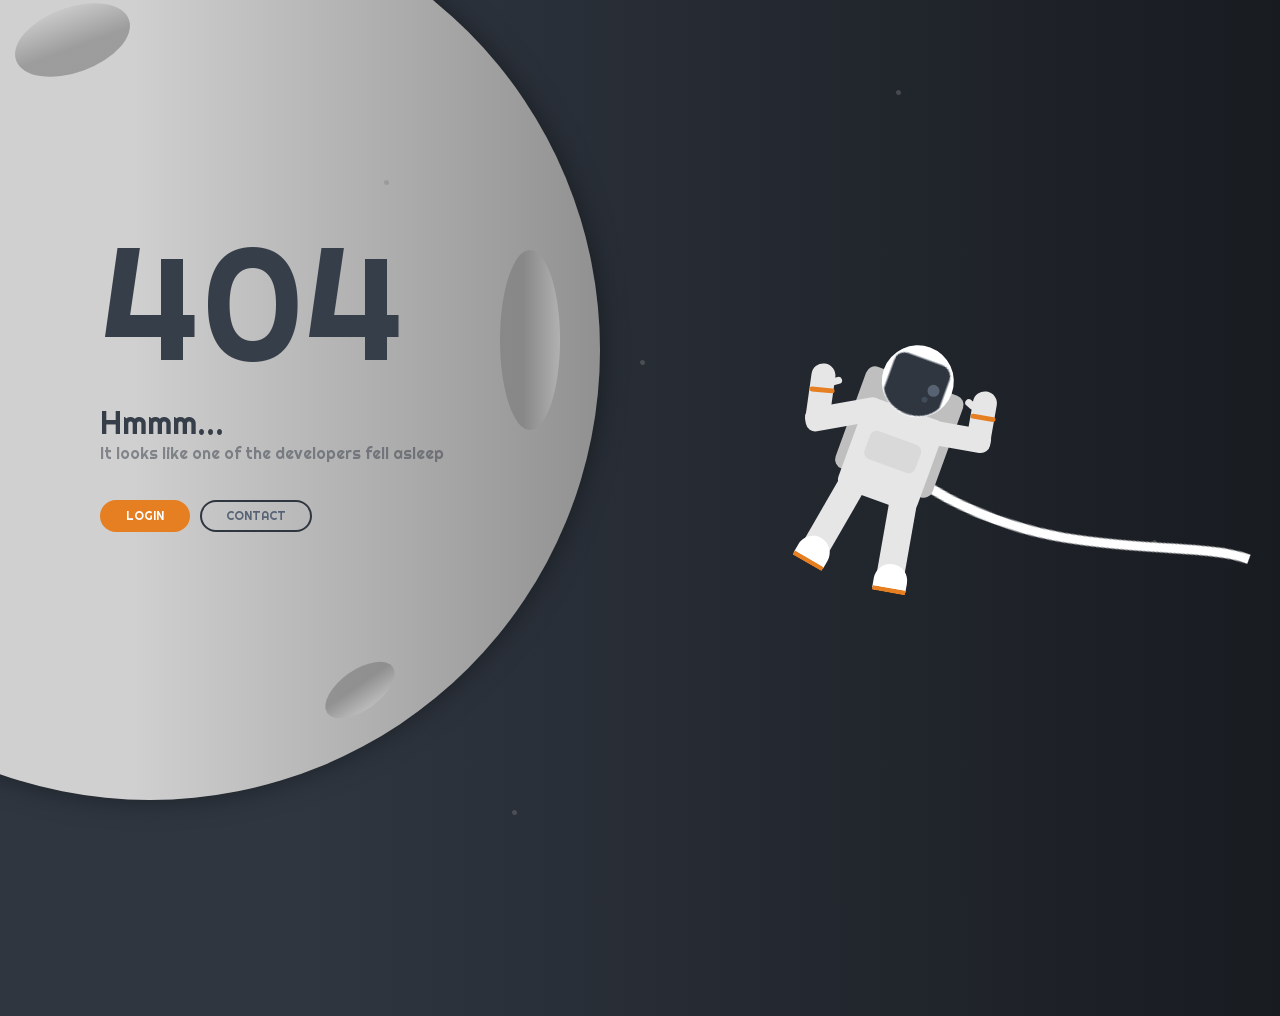
==== commit d303114e: "Add files via upload" ====
--- a/index.html
+++ b/index.html
@@ -1,646 +1,61 @@
-<!DOCTYPE html>
-<!--[if lt IE 7 ]><html class="ie ie6" lang="en"> <![endif]-->
-<!--[if IE 7 ]><html class="ie ie7" lang="en"> <![endif]-->
-<!--[if IE 8 ]><html class="ie ie8" lang="en"> <![endif]-->
-<!--[if (gte IE 9)|!(IE)]><!--><html lang="en"> <!--<![endif]-->
-<head>
-
-  <!-- Basic Page Needs
-  ================================================== -->
-  <meta charset="utf-8">
-  <title>Xu, Hong</title>
-  <meta name="description" content="">
-  <meta name="author" content="">
-
-  <!-- Mobile Specific Metas
-  ================================================== -->
-  <!-- <meta name="viewport" content="width=device-width, initial-scale=1, maximum-scale=1">-->
-
-  <!-- CSS
-  ================================================== -->
-  <link rel="stylesheet" href="stylesheets/base.css">
-  <link rel="stylesheet" href="stylesheets/skeleton.css">
-  <link rel="stylesheet" href="stylesheets/layout.css">
-  <link rel="stylesheet" href="stylesheets/style.css">
-
-  <!--[if lt IE 9]>
-    <script src="http://html5shim.googlecode.com/svn/trunk/html5.js"></script>
-  <![endif]-->
-
-  <!-- Favicons
-  ================================================== -->
-  <link rel="shortcut icon" href="">
-
-  <!-- Google Analytics Tracking Code
-  ================================================== -->
-
-</head>
-<body>
-  
-<!-- block save as
-  ================================================== -->
-<script type="text/javascript">
-         window.onload = function() {
-             document.onkeydown = function() {
-                 var e = window.event || arguments[0];
-                 //屏蔽F12
-                 if(e.keyCode == 123) {
- 
-                     return false;
-                  //屏蔽Ctrl+Shift+I
-                 } else if((e.ctrlKey) && (e.shiftKey) && (e.keyCode == 73)) {
- 
-                     return false;
-                     //屏蔽Shift+F10
-                 } else if((e.shiftKey) && (e.keyCode == 121)){
-
-                     return false;
-                 }
-             };
-             //屏蔽右键单击
-             document.oncontextmenu = function() {
-
-                 return false;
-             }
-         }
- </script>
-
-  <!-- Primary Page Layout
-  ================================================== -->
-
-  <!-- Delete everything in this .container and get started on your own site! -->
-
-  <div class="container">
-    
-    <!-- Sidebar -->
-    <div class="three columns sidebar">
-      <nav>
-      <h3 id="logo" style="text-align:center;">
-      <img src="images/hong.jpg" width="155" /> 
-      <h3 align="left">Dr. Hong Xu</h3>
-      </h3>
-
-      <ul>
-        
-        <!--<li><a href="#whoami">Who am I?</a></li>-->
-        <li><a href="#education">Education</a></li>
-        <li><a href="#work">Work</a></li>
-        <li><a href="#project">Projects</a></li>
-        <!--<li><a href="#activities">Activities</a></li>-->   
-        <li><a href="#patents">Patents</a></li>  
-        <li><a href="#publications">Publications</a></li>
-        <li><a href="#presentations">Presentations</a></li>
-        <li><a href="#awards">Awards</a></li>
-        <!--<li><a href="#training">Training</a></li>-->
-        <!--<li><a href="#fund">Funding</a></li>-->
-        <!--<li><a href="#skills">Skills</a></li>-->
-        <li><a href="#contact">Contact</a></li>
-        <!-- <li><a href="#services">Services</a></li> -->
-        <!-- <li><a href="#contact">Contact</a></li> -->
-        <li><a href="https://scholar.google.com/citations?user=UNchM2kAAAAJ&hl=en" target="_blank" target="_blank"><span class='blue'>Google Scholar</span></a></li>
-        <!--<li><a href="https://XuHongCN.github.io/files/Hong_XU_CV_github.io.pdf" target="_blank" target="_blank"><span class='blue'>CV</span></a></li>-->
-        <!-- <li><a href="http://www.linkedin.com/in/" target="_blank" target="_blank"><span class='blue'>LinkedIn Profile</span></a></li> -->
-        <p>_____</p>
-        <li><a href="index.html" target="_self">ENG</a> | <a href="chinese.html" target="_self">中文</a></li>
-
-      </ul>
-      </nav>
-    </div>
-    
-    <!-- Content <strong><a href="xxx" target="_blank">xxx</a></strong>-->
-    <div class="twelve columns offset-by-four content">
-        
-      <img src="images/banner_en.png" width="800" />
-
-      <p>
- 
-      <h3>Biography</h3> 
-      
-      <p  align="justify">
-        Currently, Dr. Hong Xu is a <strong>Development Engineer</strong> for Commerical Fuel Cell Vehicles at <strong><a href="https://fst.com" target="_blank">Freudenberg Group</a></strong> in Munich, Germany. His academic and industrial interdisplinary interests are focused on <strong>renewable energy</strong>, <strong>sustainability</strong>, <strong>functional materials</strong>, X-ray imaging, computer vision, equity research, and business analytics.
-      </p> 
-
-      <p  align="justify">
-        He received his doctoral degree in sciences with focuses on hydrogen technologies from <strong><a href="https://ethz.ch/en.html" target="_blank">ETH Zurich</a></strong> in 2021 and engaged in 2 years industrial collaboration and technical transfer projects with <strong>Toyota Motor Europe</strong> on hydrogen fuel cell vehicle developments. In 2016, he obtained master degree in geomaterials from <strong><a href="https://www.tum.de/en/" target="_blank">Technical University of Munich</a></strong> with industrial practices at <strong>Infineon Technologies</strong> (2016) and <strong>European XFEL GmbH</strong> (2015). In 2013, he finished bachelor studies at <strong><a href="http://en.bjtu.edu.cn/" target="_blank">Beijing Jiaotong (Transport) University</a></strong> with major in Materials Chemistry and 3 patents granted. In parallel, he developed professional education as an <strong>MBA fellow</strong> at <strong><a href="https://quantic.edu/mba" target="_blank">Quantic School of Business</a></strong> since 2019 and volunteered as part-time equity research analyst at <strong>CITIC Securities</strong> covering Novel Material and TMT sectors. 
-      </p>       
-
-      <!--<p  align="justify">
-        He has published over 10 articles and conference papers with 3 Chinese patents granted. He has been awarded ECS Travel Grant (2019) by US Army Research Office, Erasmus Mobility Grant (2015) by European Commission, and Innovation Scholarship (2012) by Beijing Jiaotong University.
-      </p> -->      
-      
-      
-      <!--<p  align="justify">Hoi Zäme! My name is Hong Xu, currently I'm a <strong>PhD Graduate</strong> at <strong><a href="https://ethz.ch/en.html" target="_blank">ETH Zürich</a></strong> with interdisciplinary background in <strong>Renewable Energy</strong>, <strong>Materials Science</strong>, and <strong>Data Science</strong>. On the Three Kings' Day 2021 in Switzerland, I successfully defended my PhD thesis at <strong><a href="https://ethz.ch/en.html" target="_blank">ETH Zürich</a></strong> on the recommendation of Prof. <strong><a href="https://electrochemistry.ethz.ch/people/person-detail.html?persid=177926" target="_blank">Thomas J. Schmidt</a></strong>, with accumulated exciting research at <strong><a href="https://www.psi.ch/en" target="_blank">Paul Scherrer Institute</a></strong> (PSI) and collaborative efforts from  <strong><a href="https://www.toyota-europe.com/" target="_blank">Toyota Motor Europe</a></strong> (TME).</p> -->
-            
-      <!--<p  align="justify">I was admitted to the University as a 16 years old teenager, and I obtained my bachelor degree from <strong><a href="http://en.bjtu.edu.cn/" target="_blank">Beijing Jiaotong University</a></strong> in 2013. Under the merit-based Erasmus Mundus <strong><a href="https://www.mamaself.eu/" target="_blank">MaMaSELF</a></strong> framework, I received dual-master degrees from <strong><a href="https://www.univ-rennes1.fr/" target="_blank">University of Rennes 1</a></strong> and <strong><a href="https://www.tum.de/en/" target="_blank">Technical University of Munich</a></strong> in 2016 with thesis supervised by Prof. <strong><a href="https://www.professoren.tum.de/en/mueller-buschbaum-peter" target="_blank">Peter Müller-Buschbaum</a></strong>.</p> -->
-
-      <p> AQG ✈ PEK ✈ CDG ✈ HAM ✈ MUC ✈ ZRH ✈ ?</p>
-           
-
-    <p style="text-align:left;">
-        <strong><a href="//24timezones.com/Zurich/time" style="text-decoration: none" class="clock24" id="tz24-1612273183-c1268-eyJob3VydHlwZSI6MTIsInNob3dkYXRlIjoiMCIsInNob3dzZWNvbmRzIjoiMSIsInNob3d0aW1lem9uZSI6IjEiLCJ0eXBlIjoiZCIsImxhbmciOiJlbiJ9" title="Zurich time" target="_blank" rel="nofollow">Europe Time</a>
-        <script type="text/javascript" src="//w.24timezones.com/l.js" async></script></strong>
-    <span style="float:right;">
-        <strong><a href="//24timezones.com/Beijing/time" style="text-decoration: none" class="clock24" id="tz24-1617090826-c133-eyJob3VydHlwZSI6IjEyIiwic2hvd2RhdGUiOiIwIiwic2hvd3NlY29uZHMiOiIxIiwic2hvd3RpbWV6b25lIjoiMSIsInR5cGUiOiJkIiwibGFuZyI6ImVuIn0=" title="Beijing time zone" target="_blank" rel="nofollow">Beijing Time</a>
-        <script type="text/javascript" src="//w.24timezones.com/l.js" async></script></strong>
-    </span>
-</p>
-        <div class="doc-section" id="whoami">
-
-        </div>
-        
-        <hr />
-        <div class="doc-section" id="education">
-            <h3>Education</h3>
-            <ul class="square">
-              <li>2017-2021 | <strong>Ph.D, Renewable Energy</strong><br/>
-                <strong><a href="https://ethz.ch/en.html" target="_blank">ETH Zürich</a></strong>, Switzerland.<br/></p>
-
-              <li>2014-2016 | <strong>M.Sc, Geomaterials & Physics (dual-degree)</strong><br/>
-               <strong><a href="https://www.tum.de/en/" target="_blank">Technical University of Munich</a></strong>, Germany. (Merit)<br/>
-               <strong><a href="https://www.univ-rennes1.fr/" target="_blank">University of Rennes 1</a></strong>, France. (Très Bien)<br/></p>
-               <!--[<a href="https://xuhongcn.github.io/files/Master_Thesis_LMU_TUM-Xu_Hong.pdf" target="_blank">Thesis</a>]-->
-                
-              <li>2009-2013 | <strong>B.Sc, Materials Chemistry</strong><br/>
-                <strong><a href="http://en.bjtu.edu.cn/" target="_blank">Beijing Jiaotong (Transport) University</a></strong>, China.<br/>
-                <!--[<a href="https://xuhongcn.github.io/files/Master_Thesis_LMU_TUM-Xu_Hong.pdf" target="_blank">Thesis</a>]-->
-              <p>____</p>
-              <li>2020-2021 | <strong>MBA, Business Administration (part-time)</strong><br/>
-                <strong><a href="https://quantic.edu/mba" target="_blank">Quantic School of Business</a></strong>, Washington D.C.<br/></p>
-            </ul>
-        </div>
-
-        <hr />
-        <div class="doc-section" id="work">
-            <h3>Work Experience</h3>
-            <ul class="square">
-            <li>2021-Now | <strong>Development Engineer</strong>, Bus/Truck Fuel Cell Stacks <br/>
-              <strong><a href="https://www.fst.com/" target="_blank">Freudenberg Group</a></strong>, Germany. <br/></p>   
-              
-            <li>2016-2021 | <strong>Doctoral Researcher</strong>, Hydrogen & Fuel Cell<br/>
-              <strong><a href="https://www.psi.ch/en" target="_blank">Paul Scherrer Institute</a></strong>, Switzerland. <br/></p> 
-
-            <li>2015-2016 | <strong>Working Student</strong>, Chip Failure Analysis <br/>
-              <strong><a href="https://www.infineon.com/" target="_blank">Infineon Technologies AG</a></strong>, Germany. <br/></p> 
-
-            <li>2015-2016 | <strong>Research Assistant</strong>, Polymer & Sensors <br/>
-              <strong><a href="https://www.tum.de/" target="_blank">Techinical University of Munich</a></strong>, Germany. <br/></p> 
-
-            <li>2015-2015 | <strong>Mechanical Intern</strong>, Materials Imaging <br/>
-              <strong><a href="https://www.xfel.eu/facility/instruments/mid/index_eng.html" target="_blank">European XFEL GmbH</a></strong>, Germany. <br/>
-
-            </ul>
-        </div>
-        
-        
-        <hr />
-        <div class="doc-section" id="project">
-            <h3>Project Management</h3>
-            <ul class="square">
-            <li>2017-2019 | <strong>Industrial Collaborator</strong>, Technical Transfer Co-Project <br/>
-              <strong><a href="https://www.toyota-europe.com/" target="_blank">Toyota Motor Europe & PSI</a></strong>, Belgium.<br/></p> 
-
-            <li>2016-2020 | <strong>Academic Collaborator</strong>, Swiss National Science Co-Project <br/>
-              <strong><a href="https://www.psi.ch/en/sls" target="_blank">Swiss Light Source & PSI</a></strong>, Switzerland.<br/></p> 
-                
-            <li>2015-2015 | <strong>Modelling Trainee</strong>, Haihe River Committee Co-project<br/>
-              <strong><a href="https://www.leesu.fr/?lang=en" target="_blank">École des Ponts ParisTech</a></strong>, France.<br/></p> 
-            </ul>
-        </div>   
-
-        <hr />
-        <div class="doc-section" id="volunteering">
-          <h3>Volunteering</h3>
-          <ul class="square">
-
-            <li>
-              2020 | <strong>Equity Research Part-time Analyst</strong> <br/>
-                <em>Volunteered as part-time Analyst at CITIC Securities for TMT equity research</em> [<a href="http://www.cs.ecitic.com/newsite/en/CorporateInformation/aboutciticsecurities/201710/t20171016_61176.html" target="_blank">Link</Link></a>]
-              </li>            
-
-            <li>
-              2018 | <strong>Fuel Cell Scientific Meeting Helper</strong> <br/>
-                <em>Volunteered as helper at the 15th Symposium on Fuel Cell Modeling & Validation in Aarau</em> [<a href="https://www.psi.ch/sites/default/files/import/lec/LECFilesEN/modval2018.pdf" target="_blank">Link</Link></a>]
-              </li>           
-
-             <li>
-              2016 | <strong>SolarTech International Conference Helper</strong> <br/>
-                <em>Volunteered as helper at the 5th International SolarTech Conference in Munich</em> [<a href="https://www.soltech-go-hybrid.de/5th-international-soltech-conference-in-munich-april-5-8-2016/" target="_blank">Link</Link></a>]
-              </li>    
-
-            <li>
-              2013 | <strong>APEC Young Entrepreneurship Summit</strong> <br/>
-                <em>Volunteered as Helper at the APEC Young Entrepreneurship Summit for Campus Event in Beijing</em> [<a href="https://www.globaltimes.cn/content/780715.shtml" target="_blank">Link</Link></a>]
-              </li>
-
-            <li>
-              2010 | <strong>"Intro2Science" School Tutor</strong> <br/>
-                <em>Volunteered as School Tutor at Jishuitan Elementary School in Beijing for introduction to science</em> 
-              </li>
-
-            </ul>
-        </div>
-
-
-        <hr />
-        <div class="doc-section" id="activities">
-          <h3>Extracurricular Activities</h3>
-          <ul class="square">
-
-            <li>
-              2020 | <strong>Technology and Innovation Management</strong> <br/>
-                <em>Course at D-MTEC ETH Zürich</em> [<a href="http://www.vvz.ethz.ch/Vorlesungsverzeichnis/lerneinheit.view?semkez=2016W&ansicht=ALLE&lerneinheitId=107916&lang=en" target="_blank">Link</Link></a>]
-              </li>
-            <li>
-              2020 | <strong>EPFL Workshop</strong> <br/>
-                <em>Attendant at EPFL Applied Machine Learning Days</em> [<a href="https://appliedmldays.org/" target="_blank">Link</Link></a>]
-              </li>
-            <li>
-              2020 | <strong>PSI Intern Supervision</strong> <br/>
-                <em>Mentor for PSI Intern in CT Image Processing</em> [<a href="https://www.psi.ch/" target="_blank">Link</Link></a>]
-              </li>
-            <li>
-              2019 | <strong>Norvatis Hackathon</strong> <br/>
-                <em>Pharma Data Science Prediction at Norvatis Leadership Forum</em> [<a href="https://www.novartis.com/" target="_blank">Link</Link></a>]
-              </li>
-              <li>
-                2018 | <strong>Teaching Assistant</strong> <br/>
-                  <em>ETH Master Course Renewable Energy Technology II</em> [<a href="http://www.vvz.ethz.ch/lerneinheitPre.do?semkez=2019S&lerneinheitId=128421&lang=de" target="_blank">Link</Link></a>]
-               </li>
-
-            </ul>
-        </div>
-
-
-        <hr />
-        <div class="doc-section" id="patents">
-          <h3>Patents</h3>
-          <ol>
-            <li>
-              <strong>Annular gas-liquid interface jigging magnetic separation device [P]</strong><br/>
-              Inventors: Prof. M. Fu, Prof. H. Zhang, <strong>H. Xu</strong> (BJTU), Prof. L. Yan<br/>
-              2013 | Chinese Patent No.: CN102441489B, Granted on Oct 11, 2013. [<a href="https://patents.google.com/patent/CN102441489B/en" target="_blank">Grant</a>]
-            </li>
-            <li>
-              <strong>Continuously operating annular gas-liquid interface jigging magnetic separation device [P]</strong><br/>
-              Inventors: Prof. H. Zhang, <strong>H. Xu</strong> (BJTU), Prof. M. Fu, Prof. L. Yan<br/>
-              2013 | Chinese Patent No.: CN102441490A, Granted on Nov 1, 2013. [<a href="https://patents.google.com/patent/CN102441490A/en" target="_blank">Grant</a>]
-            </li>
-            <li>
-              <strong>Ultrasonic-photocatalytic oxidation coupled fruit and vegetable cleaning device [P]</strong><br/>
-              Inventors: X. Zhou, <strong>H. Xu</strong> (BJTU), Prof. H. Jiang, X. Qi<br/>
-              2012 | Chinese Patent No.: CN202311136U, Granted on May 9, 2012. [<a href="https://patents.google.com/patent/CN202311136U/en" target="_blank">Grant</a>]
-            </li>
-          </ol>
-        </div>
-
-
-
-        <hr />
-        <div class="doc-section" id="Publications">
-            <h3>Publications</h3>
-            <ol>
-
-               <li>
-                   <strong>H. Xu*</strong> [PSI], M. Bührer, F. Marone, Prof. T. J. Schmidt, F. N. Büchi, J. Eller<br/>
-                   Effects of gas diffusion layer substrates on PEFC water management: Part II. In situ liquid water desaturation via evaporation [J] <br/>
-                   2021 | <em>Co-paper with Swiss Light Source (SLS).</em>[<a href=" " target="_blank">In progress</a>]
-               </li>            
-              
-               <li> 
-                   M. Bührer, <strong>H. Xu*</strong> [PSI], A. Hendriksend, F. N. Büchi, J. Eller, M. Stampanoni, F. Marone<br/>
-                   Deep learning based classification of dynamic processes in time-resolved X-ray CT [J] <br/>
-                  2021 | <em>Co-paper with Swiss Light Source.</em>[<a href=" " target="_blank">In progress</a>]
-               </li>              
- 
-               <li> 
-                   C. Csoklich, <strong>H. Xu*</strong> [PSI], F. Marone, T. J. Schmidt, F. N. Büchi<br/>
-                   Laser Structured Gas Diffusion Layers for Improved Water Transport and Fuel Cell Performance [J] <br/>
-                   2021 | <em>Co-paper with Swiss Light Source.</em>[<a href=" " target="_blank">In progress</a>]
-               </li>                 
-              
-               <li> 
-                   S. van Rooij, M. Magnini, A. Mularczyk, <strong>H. Xu*</strong> [PSI], F. N. Büchi, S. Haussener<br/>
-                   Conductive heat transfer in partially saturated gas diffusion layers with evaporative cooling [J] <br/>
-                   2021 | <em>J. Power Sources. Co-paper with <strong>EPF Lausanne</strong>.</em>[<a href=" " target="_blank">In progress</a>]
-               </li>
-              
-               <li>
-                   <strong>H. Xu*</strong> [PSI], M. Bührer, F. Marone, Prof. T. J. Schmidt, F. N. Büchi, J. Eller<br/>
-                   Effects of gas diffusion layer substrates on PEFC water management: Part I. Operando liquid water saturation and gas diffusion properties [J] <br/>
-                   2021 | <em>J. Electrochem. Soc. Co-paper with Swiss Light Source.</em> [<a href="https://iopscience.iop.org/article/10.1149/1945-7111/ac1035" target="_blank">PDF</a>]
-               </li>
-
-               <li>
-                   <strong>H. Xu*</strong> [PSI], S. Nagashima, H. Nguyen, K. Kishita, F. Marone, F. N. Büchi, J. Eller<br/>
-                   Temperature dependent water transport mechanism in PEFC gas diffusion layers revealed by subsecond operando X-ray tomographic microscopy. [J] <br/>
-                   2021 | <em>J. Power Sources. Co-paper with <strong>Toyota</strong>. </em>[<a href="https://www.sciencedirect.com/science/article/pii/S0378775321000422" target="_blank">PDF</a>]
-               </li>
-               <li>
-                M. Bührer, <strong>H. Xu*</strong> [PSI], J. Eller, J. Sijbers, Prof. M. Stampanoni, F. Marone<br/>
-                Unveiling water dynamics in fuel cells from time-resolved tomographic microscopy data [J] <br />
-                2021 | <em>Scientific Reports. Co-paper with Swiss Light Source.</em> [<a href="https://www.nature.com/articles/s41598-020-73036-w" target="_blank">PDF</a>]
-              </li>
-              
-              
-                <li>
-                   <strong>H. Xu*</strong> [PSI], M. Bührer, F. Marone, Prof. T. J. Schmidt, F. N. Büchi, J. Eller<br/>
-                   Optimal image denoising for operando XTM of liquid water in PEFC gas diffusion layers. [J] <br />
-                   2020 | <em>J. Electrochem. Soc. Co-paper with Swiss Light Source. </em>[<a href="https://www.research-collection.ethz.ch/handle/20.500.11850/422241" target="_blank">PDF</a>]
-                </li>
-                <li>
-                  <strong>H. Xu*</strong> [PSI], F. Marone, S. Nagashima, H. Nguyen, K. Kishita, F. N. Büchi, J. Eller<br/>
-                  <strong>(Invited)</strong> exploring sub-second and sub-micron XTM imaging of liquid water in PEFC GDLs.[J] <br />
-                  2019 | <em>ECS Transactions. Co-paper with <strong>Toyota</strong>. <strong>ECS Travel Grant</strong> </em> [<a href="https://iopscience.iop.org/article/10.1149/09208.0011ecst" target="_blank">PDF</a>]
-              </li>
-              <li>
-                Y. Nagai, J. Eller, T. Hatanaka, S. Yamaguchi, S. Kato, A. Kato, F. Marone, <strong>H. Xu*</strong> [PSI], F. N. Büchi. <br/>
-                Improving water management in fuel cells through microporous layer modifications: Fast operando tomographic imaging of liquid water. [J] <br/>
-                2019 | <em>J. Power Sources. Co-paper with <strong>Toyota</strong>. </em> [<a href="https://www.sciencedirect.com/science/article/abs/pii/S0378775319307943" target="_blank">Link</a>]
-            </li>
-                <li>
-                    <strong>H. Xu*</strong> [PSI], M. Bührer, F. Marone, Prof. T. J. Schmidt, F. N. Büchi, J. Eller<br/>
-                    Fighting the noise: towards the limits of subsecond X-ray tomographic microscopy of PEFC. [J] <br />
-                    2017 | <em>ECS Transactions. Co-paper with Swiss Light Source. </em><strong>ModVal Poster Award</strong></em> [<a href="https://www.research-collection.ethz.ch/handle/20.500.11850/224830" target="_blank">Link</a>]
-                </li>
-                <li>
-                    Prof. H. Zhang, R. Wu, <strong>H. Xu*</strong> [BJTU], F. Li, S. Wang, J. Wang, T. Zhang <br/>
-                    A simple spray reaction synthesis and characterization of hierarchically porous SnO2 microspheres for an enhanced dye sensitized solar cell. [J] <br />
-                    2017 | <em>RSC Advances.</em> [<a href="https://pubs.rsc.org/en/content/articlelanding/2017/ra/c6ra27235e#!divAbstract" target="_blank">Link</Link></a>]
-                </li>
-
-                <li>
-                    Prof. H. Zhang, <strong>H. Xu*</strong> [BJTU], J. Wan, Prof. L. Yan, C. Dai  <br/>
-                    Preparations of new porous oxides spherical powders by spray reaction technique.[J] <br/>
-                    2012 | <em>Vacuum & Cryogenics.</em> [<a href="https://tow.cnki.net/kcms/detail/detail.aspx?filename=ZKDW201203005&dbcode=CRJT_CJFD&dbname=CJFD2012&v=" target="_blank">Link (CN)</a>]
-                </li>
-      
-                <li>
-                    X. Qi, <strong>H. Xu*</strong> [BJTU], X. Zhou <br/>
-                    Degradation of highly active cypermethrin via ultrasonic irradiation combined with TiO2 photocatalysis.[J] <br/>
-                    2012 | <em>Chem. Res.</em></em> [<a href="http://hxya.chinajournal.net.cn/WKB/WebPublication/paperDigest.aspx?paperID=10f49d02-6d79-49d1-93cf-d1d7a98f9887" target="_blank">Link (CN)</a>]
-                </li>
-            </ol>
-        </div>
-  
-        <hr />
-         <div class="doc-section" id="Reports">
-            <h3>Reports</h3>
-            <ol> 
-            <li>
-                <strong>H. Xu</strong> [PSI], J. Eller, F. N. Büchi<br/>
-                Imaging of the water saturation in gas diffusion layers - Increasing temporal and spatial resolution. [R] <br/>
-                2019 | <em>Collaboration Report. Toyota Motor Europe & PSI.</em>
-            </li>  
-
-              <li>
-                <strong>H. Xu</strong> [ETH], Prof. T. J. Schmidt, F. N. Büchi, J. Eller<br/>
-                Subsecond Dynamics of Liquid Water Transport in PEFC Revealed by 4D X-ray CT [R] <br/>
-                2017 | <em>Research Plan. ETH Zürich & PSI.</em> [<a href="https://www.notion.so/ETH-PhD-Research-Plan-ecbab4e4666940e8b841c888b0403750" target="_blank">PDF</a>]
-            </li>  
-
-              <li>
-                <strong>H. Xu</strong> [LMU], B. Vincon-Leite (ENPC), Y. Luo (HWCC), G.F. Tao<br/>
-                Modelling of Cyanobacteria Dynamics for YuQiao Reservoir in Tianjin, China [R] <br/>
-                2016 | <em>Training Report. Haihe River Committee, China & École des Ponts ParisTech, France.</em> [<a href="https://doi.org/10.5281/zenodo.3959871" target="_blank">PDF</a>]
-            </li>  
-
-                <li>
-                    <strong>H. Xu</strong> [UR1], W. Lu, A. Madsen, S. Di Matteo<br/>
-                    Design and Construction of the Test-Stand for Split and Delay Line of European XFEL. [R] <br/>
-                    2015 | <em>Technical Report. European XFEL, Hamburg, Germany.</em> [<a href="https://doi.org/10.5281/zenodo.3959874" target="_blank">PDF</a>]
-                </li>  
-
-            </ol>
-        </div>
-  
-        <hr />
-         <div class="doc-section" id="Dissertations">
-            <h3>Dissertations</h3>
-            <ol> 
-
-              <li>
-                <strong>H. Xu</strong> [ETH], Prof. T. J. Schmidt (examiner), Prof. M. Stampanoni, Dr. J. Eller<br/>
-                Subsecond Operando X-ray Tomographic Microscopy of Liquid Water in Polymer Electrolyte Fuel Cells [D] <br/>
-                2021 | <em>PhD Dissertation. Doctor of Sciences. ETH ZÜRICH, Zürich, Switzerland.</em> [<a href="https://www.research-collection.ethz.ch/handle/20.500.11850/487441" target="_blank">PDF</a>]
-            </li>
-              
-                <li>
-                    <strong>H. Xu</strong> [TUM], Prof. P. Müller-Buschbaum (examiner), Prof. W. Schmahl, Dr. E. Metwalli<br/>
-                    Structure & Properties of Thermoresponsive DBC Embedded with Metal Oxide Nanoparticles. [D] <br/>
-                    2016 | <em>Master Dissertation. Master of Science. LMU & TU MÜNCHEN, Munich, Germany.</em> [<a href="https://arxiv.org/abs/2007.10111" target="_blank">PDF</a>]
-                </li>
-
-                <li>
-                    <strong>H. Xu</strong> [BJTU], Prof. H. Zhang <br/>
-                    Application of Mesoporous SnO2 Materials in Dye-sensitized Solar Cells and Lithium Batteries. [D] <br/>
-                    2013 | <em>Bachelor Dissertation. Bachelor of Science. BJTU. Beijing, China.</em> [<a href="https://doi.org/10.5281/zenodo.3959850" target="_blank">PDF</a>]
-                </li>
-            </ol>
-        </div>
-
-        <hr />
-        <div class="doc-section" id="presentations">
-          <h3>Presentations</h3>
-          <ol>
-            <li>
-              <strong>H. Xu</strong> [PSI], M. Bührer, F. Marone, T. J. Schmidt, F. N. Büchi, J. Eller <br/>
-               Influence of Pore Size Distribution on Operando GDL Liquid Saturation.<br />
-              Oral | <em>236th Electrochemical Society Meeting (ECS)</em>, Atlanta, USA. 2019.  [<a href="http://ma.ecsdl.org/content/MA2019-02/32/1409.short" target="_blank">Link</a>]
-          </li>
-            <li>
-              <strong>H. Xu</strong> [PSI], M. Bührer, F. Marone, T. J. Schmidt, F N. Büchi, J. Eller <br/>
-               Advancements in 10Hz operando X-ray Tomographic Imaging of Water in GDLs of PEFC. <br />
-              Oral | <em>8th Int. Conference on Fundamentals & Devel. of Fuel Cells (FDFC)</em>, Nantes, France. 2018.  [<a href="https://fdfc2019.sciencesconf.org/" target="_blank">Link</a>]
-            </li>
-            <li>
-                <strong>H. Xu</strong> [PSI], M. Bührer, F. Marone, T. J. Schmidt, F N. Büchi, J. Eller <br/>
-                Studies of Water Distribution in the Gas Diffusion Layer of PEFCs using X-ray Tomographic Microscopy <br />
-                Poster | <em>69th Annual Meeting of the Int. Society of Electrochemistry (ISE)</em>, Bologna, Italy. 2018.  [<a href="http://annual69.ise-online.org/" target="_blank">Link</a>]
-              </li>
-            <li>
-                <strong>H. Xu</strong> [PSI], M. Bührer, F. Marone, T. J. Schmidt, F N. Büchi, J. Eller <br/>
-                Water Distribution in the Gas Diffusion Layer of PEFCs: X-ray Tomographic Microscopy Studies <br />
-                Poster Prize | <em>15th Symposium on Modeling & Exp. Validation (ModVal)</em>, Aarau, Switzerland. 2018.  [<a href="https://www.psi.ch/sites/default/files/import/lec/LECFilesEN/modval2018.pdf" target="_blank">Link</a>]
-              </li>  
-            <li>
-              <strong>H. Xu</strong> [PSI], M. Bührer, F. Marone, T. J. Schmidt, F. N. Büchi, J. Eller <br/>
-               Quantification of Feature Detectability for Subsecond X-ray Tomographic Microscopy of PEFC. <br />
-              Oral | <em>21st European Fuel Cell & Electrolyser Forum (EFCF)</em>, Luzern, Switzerland. 2017. [<a href="https://past.efcf.com/index.php-id=2697.html" target="_blank">Link</Link></a>]
-            </li>
-            <li>
-                <strong>H. Xu</strong> [PSI], M. Bührer, F. Marone, T. J. Schmidt, F. N. Büchi, J. Eller <br/>
-                Contrast-to-Noise Ratio Evaluation for X-ray Computed Tomographic Imaging of Water in Polymer Electrolyte Fuel Cells <br />
-                Poster | <em>14th Symposium on Modeling & Exp. Validation (ModVal)</em>, Karlsruhe, Germany.  2017. [<a href="https://www.modval14.kit.edu/index.php" target="_blank">Link</Link></a>]
-              </li>
-            <li>
-              <strong>H. Xu</strong> [TUM], E. Metwalli, P. Müller-Buschbaum <br/>
-               Nanoparticles Embeded Thermoresponsive Diblock Copolymers for Magnetic Sensor Application. <br />
-              Oral | <em>2016 Erasmus MaMaSELF Program Status Meeting</em>, Rigi Kulm, Switzerland. 2016.  [<a href="https://www.mamaself.eu/status-meeting#section-5" target="_blank">Link</a>]
-            </li>
-            <li>
-                <strong>H. Xu</strong> [TUM], E. Metwalli, P. Müller-Buschbaum <br/>
-                Magnetic properties and structure of thermoresponsive polystyrene-block-poly(N-isopropylacrylamide)/iron oxide nanocomposite thin films. <br />
-               Poster | <em>80th Annual Meeting of German Physical Society (DPG)</em>, Regensburg, Germany. 2016.  [<a href="https://regensburg16.dpg-tagungen.de/" target="_blank">Link</a>]
-              </li>
-              <li>
-                  <strong>H. Xu</strong> [BJTU], Prof. H. Zhang, R. Wu <br/>
-                  Mesoporous SnO2Microspheres: Synthesis, Characterization, and Application in Enhanced Dye-sensitized Solar Cells and Lithium Batteries. <br />
-                  Poster | <em>2013 Energy Particles Frontier Seminar at Tsinghua University</em>, Beijing, China. 2013.  [<a href="https://XuHongCN.github.io/files/2013_Bachelor_Thesis_Poster.pdf" target="_blank">Link</a>]
-                </li>           
-          </ol>
-        </div>       
-        <hr />        
-
-        <div class="doc-section" id="awards">
-          <h3>Honors & Awards</h3>
-          <ol>
-       
-            <li>
-              2018 | <strong>Poster Prize</strong>  [<a href=" " target="_blank">Cert.</Link></a>]<br/>
-              <em>ModVal Conference Committe</em>, Aarau, Switzerland. [CHF 300]
-            </li>           
-
-            <li>
-              2012 | <strong>TECO Finalist</strong>  [<a href=" " target="_blank">Cert.</Link></a>]<br/>
-              <em>Taipei TECO Technology Foundatione</em>, Taipei, China.
-            </li>
-            <li>
-              2012 | <strong>National Bronze</strong> [<a href=" " target="_blank">Cert.</Link></a>] <br/>
-              <em>8th CHALLENGE CUP Business Plan Competition</em>, Beijing, China. 
-            </li>
-            <li>
-              2012 | <strong>Innovation Scholarship</strong> <br/>
-              <em>Beijing Jiaotong University</em>, Beijing, China.
-            </li>
-            <li>
-              2010 | <strong>Learning Scholarship (3 years)</strong> <br/>
-              <em>Beijing Jiaotong University</em>, Beijing, China.
-            </li>
-          </ol>
-        </div>       
-        <hr />    
-        
-        
-        <div class="doc-section" id="training">
-          <h3>Training</h3>
-          <ol>
-            <li>
-              2020 | <strong>Applied Machine Learning</strong> <br/>
-              <em>EPF Lausanne</em>, Lausanne, Switzerland.
-            </li>
-            <li>
-              2020 | <strong>Industrial Computed Tomography</strong> <br/>
-              <em>University of Applied Sciences</em>, Wels, Austria
-            </li>
-            <li>
-              2019 | <strong>IBM Data Science Professional Certificate</strong> <br/>
-              <em>IBM Inc. & Coursera</em>, USA. [<a href="https://www.coursera.org/account/accomplishments/specialization/RKL5DP32L697?utm_medium=certificate&utm_source=link&utm_campaign=copybutton_certificate" target="_blank">Credential</Link></a>]
-            </li>
-            <li>
-              2019 | <strong>Machine Learning in Imaging</strong> <br/>
-                <em>University of Bern</em>, Bern, Switzerland.
-              </li>
-            <li>
-              2019 | <strong>Neural Networks & Deep Learning</strong> <br/>
-                <em>deeplearning.ai & Coursera</em>, USA. [<a href="https://www.coursera.org/account/accomplishments/verify/ZL4B8AXLLQ8P?utm_medium=certificate&utm_source=link&utm_campaign=copybutton_certificate" target="_blank">Credential</Link></a>]
-              </li>
-            <li>
-              2017 | <strong>Biomedical Imaging Summer School</strong> <br/>
-              <em>University Hospital Zurich (USZ)</em>, Zurich, Switzerland.
-            </li>
-            <li>
-              2016 | <strong>Applied Physics Summer School</strong> <br/>
-              <em>Technical University of Munich</em>, München, Germany.
-            </li>
-            <li>
-              2015 | <strong>X-ray & Neutron Summer School</strong> <br/>
-              <em>Université de Montpellier</em>, Montpellier, France. 
-            </li>
-          </ol>
-        </div>  
-
-        <hr />
-        <div class="doc-section" id="fund">
-          <h3>Funding</h3>
-          <ol>
-            <li>
-              2016-2020 | <strong>Swiss National Science Foundation</strong> <br/>
-              <em>Project No. <a href="http://p3.snf.ch/project-166064" target="_blank">166064</a></em>, Switzerland. [CHF 586'628]
-            </li>
-            
-            <li>
-              2017-2019 | <strong>Toyota R&D Fund</strong> <br/>
-              <em>Industrial Co-project</em>, Belgium. [CHF ***'***]
-            </li>
-            
-            <li>
-              2019-2019 | <strong>US Army Research Office</strong> <br/>
-              <em>ECS Travel Grant</em>, Washington D.C, USA. [USD 1'500]
-            </li>  
-            
-            <li>
-              2015-2016 | <strong>European Education, Audiovisual and Culture Executive Agency</strong> <br/>
-              <em>Erasmus+ Mobility Grant</em>, France. [EUR 2'640]
-            </li>
-            
-            <li>
-              2012-2013 | <strong>Beijing Jiaotong University</strong> <br/>
-              <em>Innovation Experiment Project</em>, China. [RMB 5'000]
-            </li>
-          </ol>
-        </div>          
-
-        <hr />
-        <div class="doc-section" id="skills">
-          <h3>Skills</h3>
-          <ol>
-              <strong>English</strong> (fluent, C1), <strong>Chinese</strong> (native, C2), <strong>German</strong> (in-progress, A2-B1), <strong>French</strong> (basic, A2)</strong><br/>
-              <strong><a href="https://xgraphy.github.io" target="_blank">Photography</a></strong>, Global Traveling (27+ Countries), Writing, Hiking, Table Tennis, Chinese Cuisines<br/>
-          </ol>
-        </div>
-
-        <hr />
-        <div class="doc-section" id="contact">
-          <h3>Contact</h3>
-          <ol>
-              <strong>E-mail: </strong> hong.xu [at] alumni.ethz.ch<br/>
-              <strong>Wechat: </strong> bits2energy (please add a note)<br/>
-              <strong><a href="https://www.linkedin.com/in/xuhong/" target="_blank" target="_blank"><span class='blue'>LinkedIn</span></a>: </strong> www.linkedin.com/in/xuhong<br/>
-            
-          </ol>
-        </div>
-
-        <hr />
-        <div class="doc-section" id="visitor">
-          <h3>Visitors</h3>
-          <ol>
-              <a href="https://info.flagcounter.com/D897"><img src="https://s01.flagcounter.com/count/D897/bg_FFFFFF/txt_404040/border_FFFFFF/columns_8/maxflags_16/viewers_3/labels_0/pageviews_1/flags_0/percent_0/" border="0"></a>
-          </ol>
-        </div>
-
-    </div><!-- Content -->
-    
-    <footer class="eleven center-column">
-        <hr class="large"/><p>Hong Xu (28y/o) | Copyright © 2017-2021 | All rights reserved | Last update: 07/2021 <br/>
-        "Keep Simple, Stay Naïve!"
-    </footer>
-    
-  </div><!-- container -->
-
-
-<!-- ConveyThis button: -->
-<div id="conveythis-wrapper-main"><a href="https://www.conveythis.com" class="conveythis-no-translate notranslate" title="ConveyThis" >ConveyThis</a></div>
-<script src="//s2.conveythis.com/javascriptClassic/1/conveythis.js"></script>
-<script src="//s2.conveythis.com/javascriptClassic/1/translate.js"></script>
-<script type="text/javascript">
-document.addEventListener("DOMContentLoaded", function(e) {
-conveythis.init({source_language_id: 703, languages: [{"id":"703","active":true},{"id":"730","active":false},{"id":"727","active":false},{"id":"741","active":false},{"id":"777","active":false},{"id":"742","active":false},{"id":"747","active":false},{"id":"771","active":false},{"id":"707","active":false},{"id":"724","active":false},{"id":"731","active":false},{"id":"736","active":false},{"id":"745","active":false},{"id":"786","active":false},{"id":"787","active":false},{"id":"734","active":false},{"id":"750","active":false}]})
-});
-</script>
-<!-- End ConveyThis button code. -->
-
-
-<!-- End Document
-================================================== -->
-</body>
-</html>
+<!DOCTYPE html>
+<html lang="en" >
+<head>
+  <meta charset="UTF-8">
+  <title>CodePen - Space 404</title>
+  <link href="https://fonts.googleapis.com/css?family=Righteous&display=swap" rel="stylesheet"><link rel="stylesheet" href="./style.css">
+
+</head>
+<body>
+<!-- partial:index.partial.html -->
+<div class="moon"></div>
+<div class="moon__crater moon__crater1"></div>
+<div class="moon__crater moon__crater2"></div>
+<div class="moon__crater moon__crater3"></div>
+
+<div class="star star1"></div>
+<div class="star star2"></div>
+<div class="star star3"></div>
+<div class="star star4"></div>
+<div class="star star5"></div>
+
+<div class="error">
+  <div class="error__title">404</div>
+  <div class="error__subtitle">Hmmm...</div>
+  <div class="error__description">It looks like one of the  developers fell asleep</div>
+  <button class="error__button error__button--active">LOGIN</button>
+  <button class="error__button">CONTACT</button>
+</div>
+
+<div class="astronaut">
+  <div class="astronaut__backpack"></div>
+  <div class="astronaut__body"></div>
+  <div class="astronaut__body__chest"></div>
+  <div class="astronaut__arm-left1"></div>
+  <div class="astronaut__arm-left2"></div>
+  <div class="astronaut__arm-right1"></div>
+  <div class="astronaut__arm-right2"></div>
+  <div class="astronaut__arm-thumb-left"></div>
+  <div class="astronaut__arm-thumb-right"></div>
+  <div class="astronaut__leg-left"></div>
+  <div class="astronaut__leg-right"></div>
+  <div class="astronaut__foot-left"></div>
+  <div class="astronaut__foot-right"></div>
+  <div class="astronaut__wrist-left"></div>
+  <div class="astronaut__wrist-right"></div>
+  
+  <div class="astronaut__cord">
+    <canvas id="cord" height="500px" width="500px"></canvas>
+  </div>
+  
+  <div class="astronaut__head">
+    <canvas id="visor" width="60px" height="60px"></canvas>
+    <div class="astronaut__head-visor-flare1"></div>
+    <div class="astronaut__head-visor-flare2"></div>
+  </div>
+</div>
+<!-- partial -->
+  <script  src="./script.js"></script>
+
+</body>
+</html>
--- a/style.css
+++ b/style.css
@@ -0,0 +1,383 @@
+html,
+body {
+  height: 100%;
+  width: 100%;
+  margin: 0px;
+  background: linear-gradient(90deg, #2f3640 23%, #181b20 100%);
+}
+
+.moon {
+  background: linear-gradient(90deg, #d0d0d0 48%, #919191 100%);
+  position: absolute;
+  top: -100px;
+  left: -300px;
+  width: 900px;
+  height: 900px;
+  content: "";
+  border-radius: 100%;
+  box-shadow: 0px 0px 30px -4px rgba(0, 0, 0, 0.5);
+}
+
+.moon__crater {
+  position: absolute;
+  content: "";
+  border-radius: 100%;
+  background: linear-gradient(90deg, #7a7a7a 38%, #c3c3c3 100%);
+  opacity: 0.6;
+}
+
+.moon__crater1 {
+  top: 250px;
+  left: 500px;
+  width: 60px;
+  height: 180px;
+}
+
+.moon__crater2 {
+  top: 650px;
+  left: 340px;
+  width: 40px;
+  height: 80px;
+  transform: rotate(55deg);
+}
+
+.moon__crater3 {
+  top: -20px;
+  left: 40px;
+  width: 65px;
+  height: 120px;
+  transform: rotate(250deg);
+}
+
+.star {
+  background: grey;
+  position: absolute;
+  width: 5px;
+  height: 5px;
+  content: "";
+  border-radius: 100%;
+  transform: rotate(250deg);
+  opacity: 0.4;
+  animation-name: shimmer;
+  animation-duration: 1.5s;
+  animation-iteration-count: infinite;
+  animation-direction: alternate;
+}
+
+@keyframes shimmer {
+  from {
+    opacity: 0;
+  }
+  to {
+    opacity: 0.7;
+  }
+}
+.star1 {
+  top: 40%;
+  left: 50%;
+  animation-delay: 1s;
+}
+
+.star2 {
+  top: 60%;
+  left: 90%;
+  animation-delay: 3s;
+}
+
+.star3 {
+  top: 10%;
+  left: 70%;
+  animation-delay: 2s;
+}
+
+.star4 {
+  top: 90%;
+  left: 40%;
+}
+
+.star5 {
+  top: 20%;
+  left: 30%;
+  animation-delay: 0.5s;
+}
+
+.error {
+  position: absolute;
+  left: 100px;
+  top: 400px;
+  transform: translateY(-60%);
+  font-family: "Righteous", cursive;
+  color: #363e49;
+}
+
+.error__title {
+  font-size: 10em;
+}
+
+.error__subtitle {
+  font-size: 2em;
+}
+
+.error__description {
+  opacity: 0.5;
+}
+
+.error__button {
+  min-width: 7em;
+  margin-top: 3em;
+  margin-right: 0.5em;
+  padding: 0.5em 2em;
+  outline: none;
+  border: 2px solid #2f3640;
+  background-color: transparent;
+  border-radius: 8em;
+  color: #576375;
+  cursor: pointer;
+  transition-duration: 0.2s;
+  font-size: 0.75em;
+  font-family: "Righteous", cursive;
+}
+
+.error__button:hover {
+  color: #21252c;
+}
+
+.error__button--active {
+  background-color: #e67e22;
+  border: 2px solid #e67e22;
+  color: white;
+}
+
+.error__button--active:hover {
+  box-shadow: 0px 0px 8px 0px rgba(0, 0, 0, 0.5);
+  color: white;
+}
+
+.astronaut {
+  position: absolute;
+  width: 185px;
+  height: 300px;
+  left: 70%;
+  top: 50%;
+  transform: translate(-50%, -50%) rotate(20deg) scale(1.2);
+}
+
+.astronaut__head {
+  background-color: white;
+  position: absolute;
+  top: 60px;
+  left: 60px;
+  width: 60px;
+  height: 60px;
+  content: "";
+  border-radius: 2em;
+}
+
+.astronaut__head-visor-flare1 {
+  background-color: #7f8fa6;
+  position: absolute;
+  top: 28px;
+  left: 40px;
+  width: 10px;
+  height: 10px;
+  content: "";
+  border-radius: 2em;
+  opacity: 0.5;
+}
+
+.astronaut__head-visor-flare2 {
+  background-color: #718093;
+  position: absolute;
+  top: 40px;
+  left: 38px;
+  width: 5px;
+  height: 5px;
+  content: "";
+  border-radius: 2em;
+  opacity: 0.3;
+}
+
+.astronaut__backpack {
+  background-color: #bfbfbf;
+  position: absolute;
+  top: 90px;
+  left: 47px;
+  width: 86px;
+  height: 90px;
+  content: "";
+  border-radius: 8px;
+}
+
+.astronaut__body {
+  background-color: #e6e6e6;
+  position: absolute;
+  top: 115px;
+  left: 55px;
+  width: 70px;
+  height: 80px;
+  content: "";
+  border-radius: 8px;
+}
+
+.astronaut__body__chest {
+  background-color: #d9d9d9;
+  position: absolute;
+  top: 140px;
+  left: 68px;
+  width: 45px;
+  height: 25px;
+  content: "";
+  border-radius: 6px;
+}
+
+.astronaut__arm-left1 {
+  background-color: #e6e6e6;
+  position: absolute;
+  top: 127px;
+  left: 9px;
+  width: 65px;
+  height: 20px;
+  content: "";
+  border-radius: 8px;
+  transform: rotate(-30deg);
+}
+
+.astronaut__arm-left2 {
+  background-color: #e6e6e6;
+  position: absolute;
+  top: 102px;
+  left: 7px;
+  width: 20px;
+  height: 45px;
+  content: "";
+  border-radius: 8px;
+  transform: rotate(-12deg);
+  border-top-left-radius: 8em;
+  border-top-right-radius: 8em;
+}
+
+.astronaut__arm-right1 {
+  background-color: #e6e6e6;
+  position: absolute;
+  top: 113px;
+  left: 100px;
+  width: 65px;
+  height: 20px;
+  content: "";
+  border-radius: 8px;
+  transform: rotate(-10deg);
+}
+
+.astronaut__arm-right2 {
+  background-color: #e6e6e6;
+  position: absolute;
+  top: 78px;
+  left: 141px;
+  width: 20px;
+  height: 45px;
+  content: "";
+  border-radius: 8px;
+  transform: rotate(-10deg);
+  border-top-left-radius: 8em;
+  border-top-right-radius: 8em;
+}
+
+.astronaut__arm-thumb-left {
+  background-color: #e6e6e6;
+  position: absolute;
+  top: 110px;
+  left: 21px;
+  width: 10px;
+  height: 6px;
+  content: "";
+  border-radius: 8em;
+  transform: rotate(-35deg);
+}
+
+.astronaut__arm-thumb-right {
+  background-color: #e6e6e6;
+  position: absolute;
+  top: 90px;
+  left: 133px;
+  width: 10px;
+  height: 6px;
+  content: "";
+  border-radius: 8em;
+  transform: rotate(20deg);
+}
+
+.astronaut__wrist-left {
+  background-color: #e67e22;
+  position: absolute;
+  top: 122px;
+  left: 6.5px;
+  width: 21px;
+  height: 4px;
+  content: "";
+  border-radius: 8em;
+  transform: rotate(-15deg);
+}
+
+.astronaut__wrist-right {
+  background-color: #e67e22;
+  position: absolute;
+  top: 98px;
+  left: 141px;
+  width: 21px;
+  height: 4px;
+  content: "";
+  border-radius: 8em;
+  transform: rotate(-10deg);
+}
+
+.astronaut__leg-left {
+  background-color: #e6e6e6;
+  position: absolute;
+  top: 188px;
+  left: 50px;
+  width: 23px;
+  height: 75px;
+  content: "";
+  transform: rotate(10deg);
+}
+
+.astronaut__leg-right {
+  background-color: #e6e6e6;
+  position: absolute;
+  top: 188px;
+  left: 108px;
+  width: 23px;
+  height: 75px;
+  content: "";
+  transform: rotate(-10deg);
+}
+
+.astronaut__foot-left {
+  background-color: white;
+  position: absolute;
+  top: 240px;
+  left: 43px;
+  width: 28px;
+  height: 20px;
+  content: "";
+  transform: rotate(10deg);
+  border-radius: 3px;
+  border-top-left-radius: 8em;
+  border-top-right-radius: 8em;
+  border-bottom: 4px solid #e67e22;
+}
+
+.astronaut__foot-right {
+  background-color: white;
+  position: absolute;
+  top: 240px;
+  left: 111px;
+  width: 28px;
+  height: 20px;
+  content: "";
+  transform: rotate(-10deg);
+  border-radius: 3px;
+  border-top-left-radius: 8em;
+  border-top-right-radius: 8em;
+  border-bottom: 4px solid #e67e22;
+}
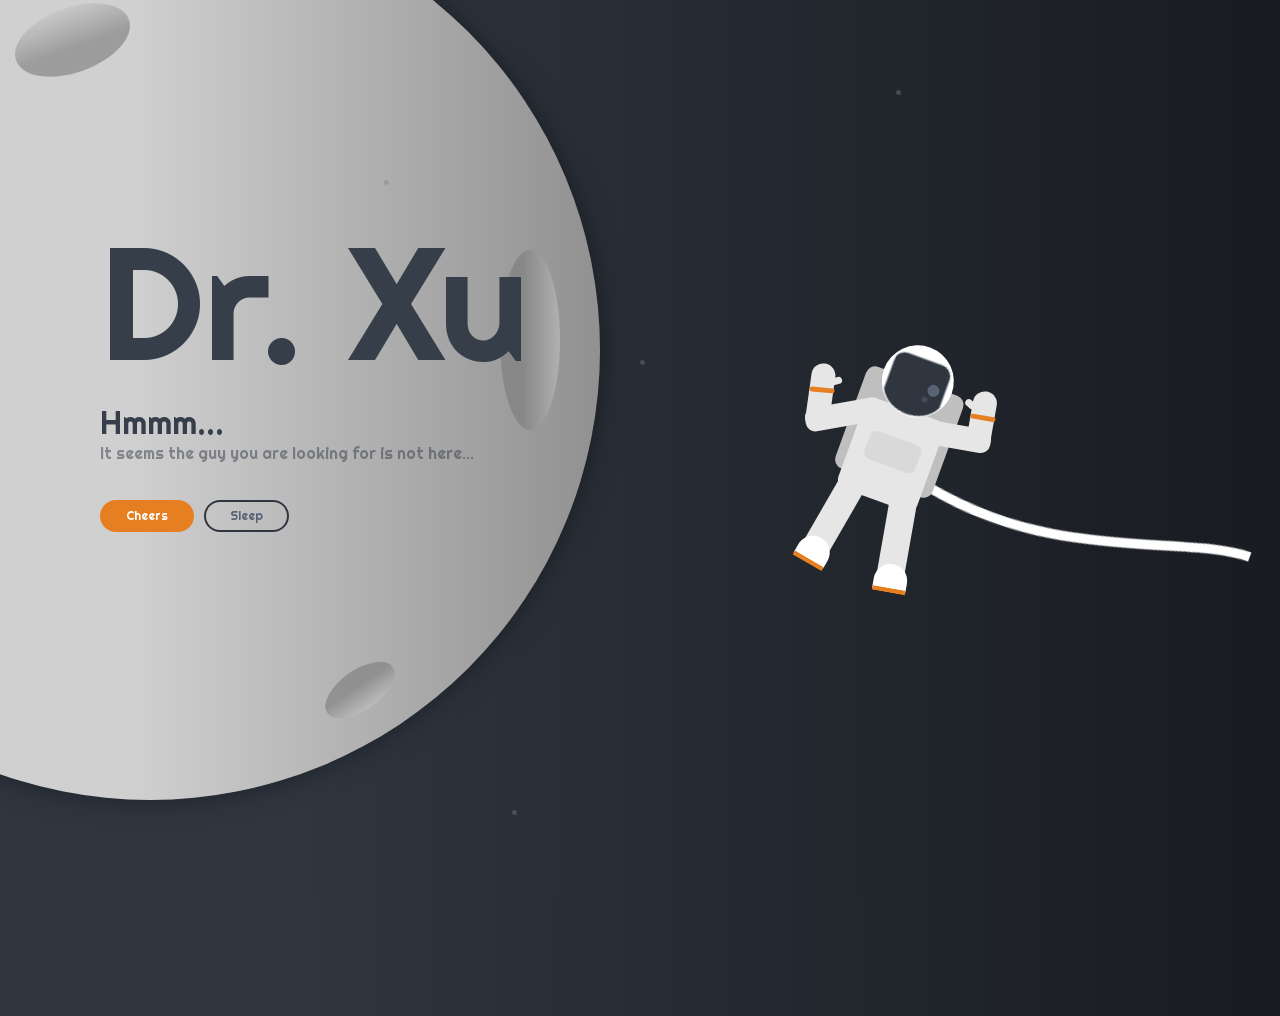
==== commit 9189d6e6: "Update index.html" ====
--- a/index.html
+++ b/index.html
@@ -2,7 +2,7 @@
 <html lang="en" >
 <head>
   <meta charset="UTF-8">
-  <title>CodePen - Space 404</title>
+  <title>Dr. Xu - Space 404</title>
   <link href="https://fonts.googleapis.com/css?family=Righteous&display=swap" rel="stylesheet"><link rel="stylesheet" href="./style.css">
 
 </head>
@@ -20,11 +20,11 @@
 <div class="star star5"></div>
 
 <div class="error">
-  <div class="error__title">404</div>
+  <div class="error__title">Dr. Xu</div>
   <div class="error__subtitle">Hmmm...</div>
-  <div class="error__description">It looks like one of the  developers fell asleep</div>
-  <button class="error__button error__button--active">LOGIN</button>
-  <button class="error__button">CONTACT</button>
+  <div class="error__description">It seems the guy you are looking for is not here...</div>
+  <button class="error__button error__button--active">Cheers</button>
+  <button class="error__button">Sleep</button>
 </div>
 
 <div class="astronaut">
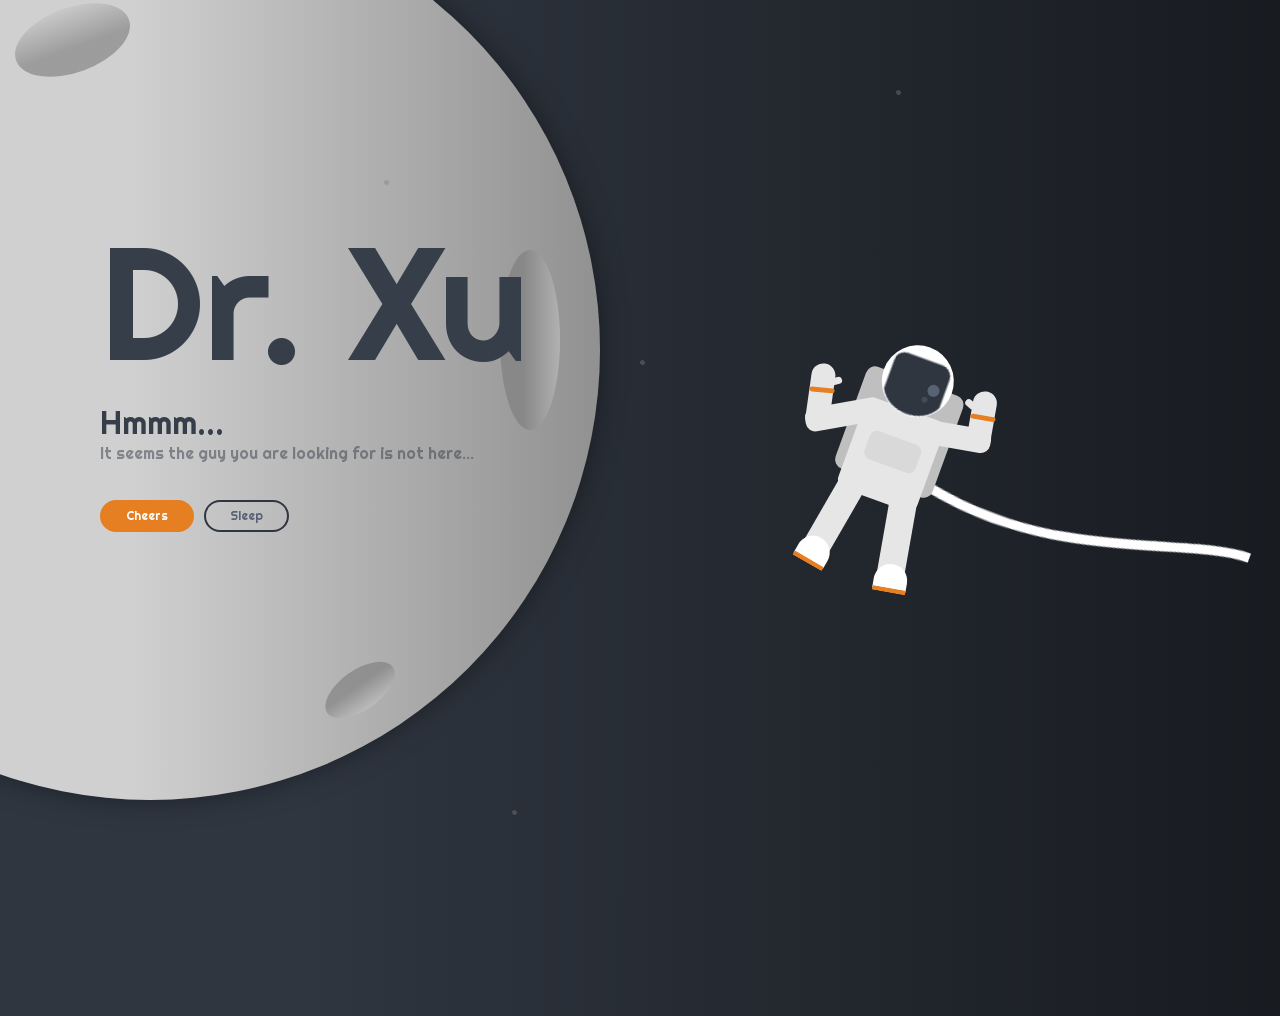
==== commit 3d6af9e9: "Update index.html" ====
--- a/index.html
+++ b/index.html
@@ -7,6 +7,35 @@
 
 </head>
 <body>
+  
+<!-- block save as
+  ================================================== -->
+  <script type="text/javascript">
+    window.onload = function() {
+        document.onkeydown = function() {
+            var e = window.event || arguments[0];
+            //屏蔽F12
+            if(e.keyCode == 123) {
+
+                return false;
+             //屏蔽Ctrl+Shift+I
+            } else if((e.ctrlKey) && (e.shiftKey) && (e.keyCode == 73)) {
+
+                return false;
+                //屏蔽Shift+F10
+            } else if((e.shiftKey) && (e.keyCode == 121)){
+
+                return false;
+            }
+        };
+        //屏蔽右键单击
+        document.oncontextmenu = function() {
+
+            return false;
+        }
+    }
+</script>  
+  
 <!-- partial:index.partial.html -->
 <div class="moon"></div>
 <div class="moon__crater moon__crater1"></div>
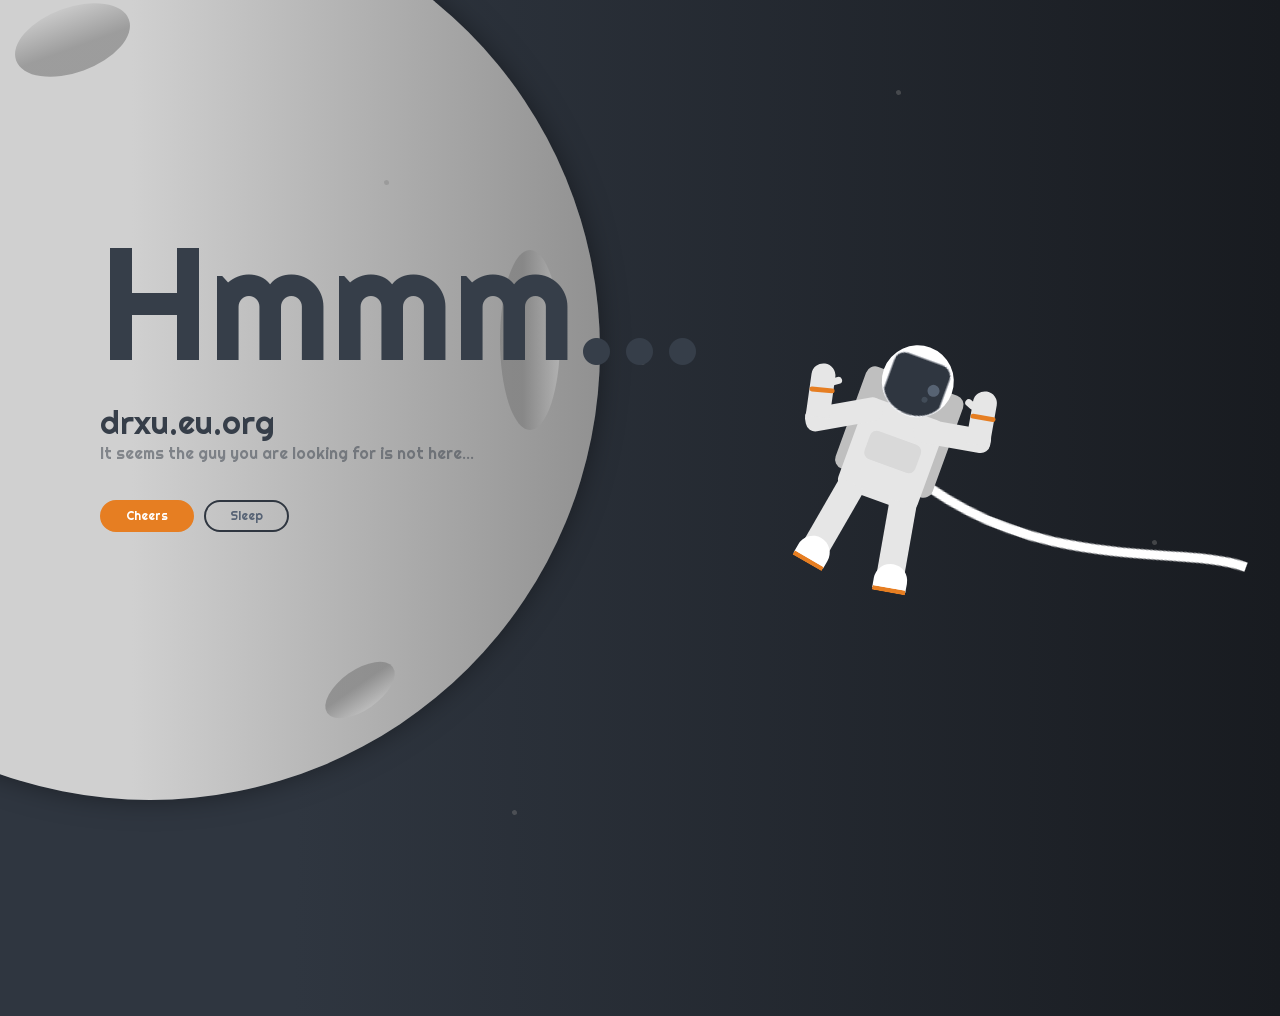
==== commit c812a516: "Update index.html" ====
--- a/index.html
+++ b/index.html
@@ -49,8 +49,8 @@
 <div class="star star5"></div>
 
 <div class="error">
-  <div class="error__title">Dr. Xu</div>
-  <div class="error__subtitle">Hmmm...</div>
+  <div class="error__title">Hmmm...</div>
+  <div class="error__subtitle">drxu.eu.org</div>
   <div class="error__description">It seems the guy you are looking for is not here...</div>
   <button class="error__button error__button--active">Cheers</button>
   <button class="error__button">Sleep</button>
